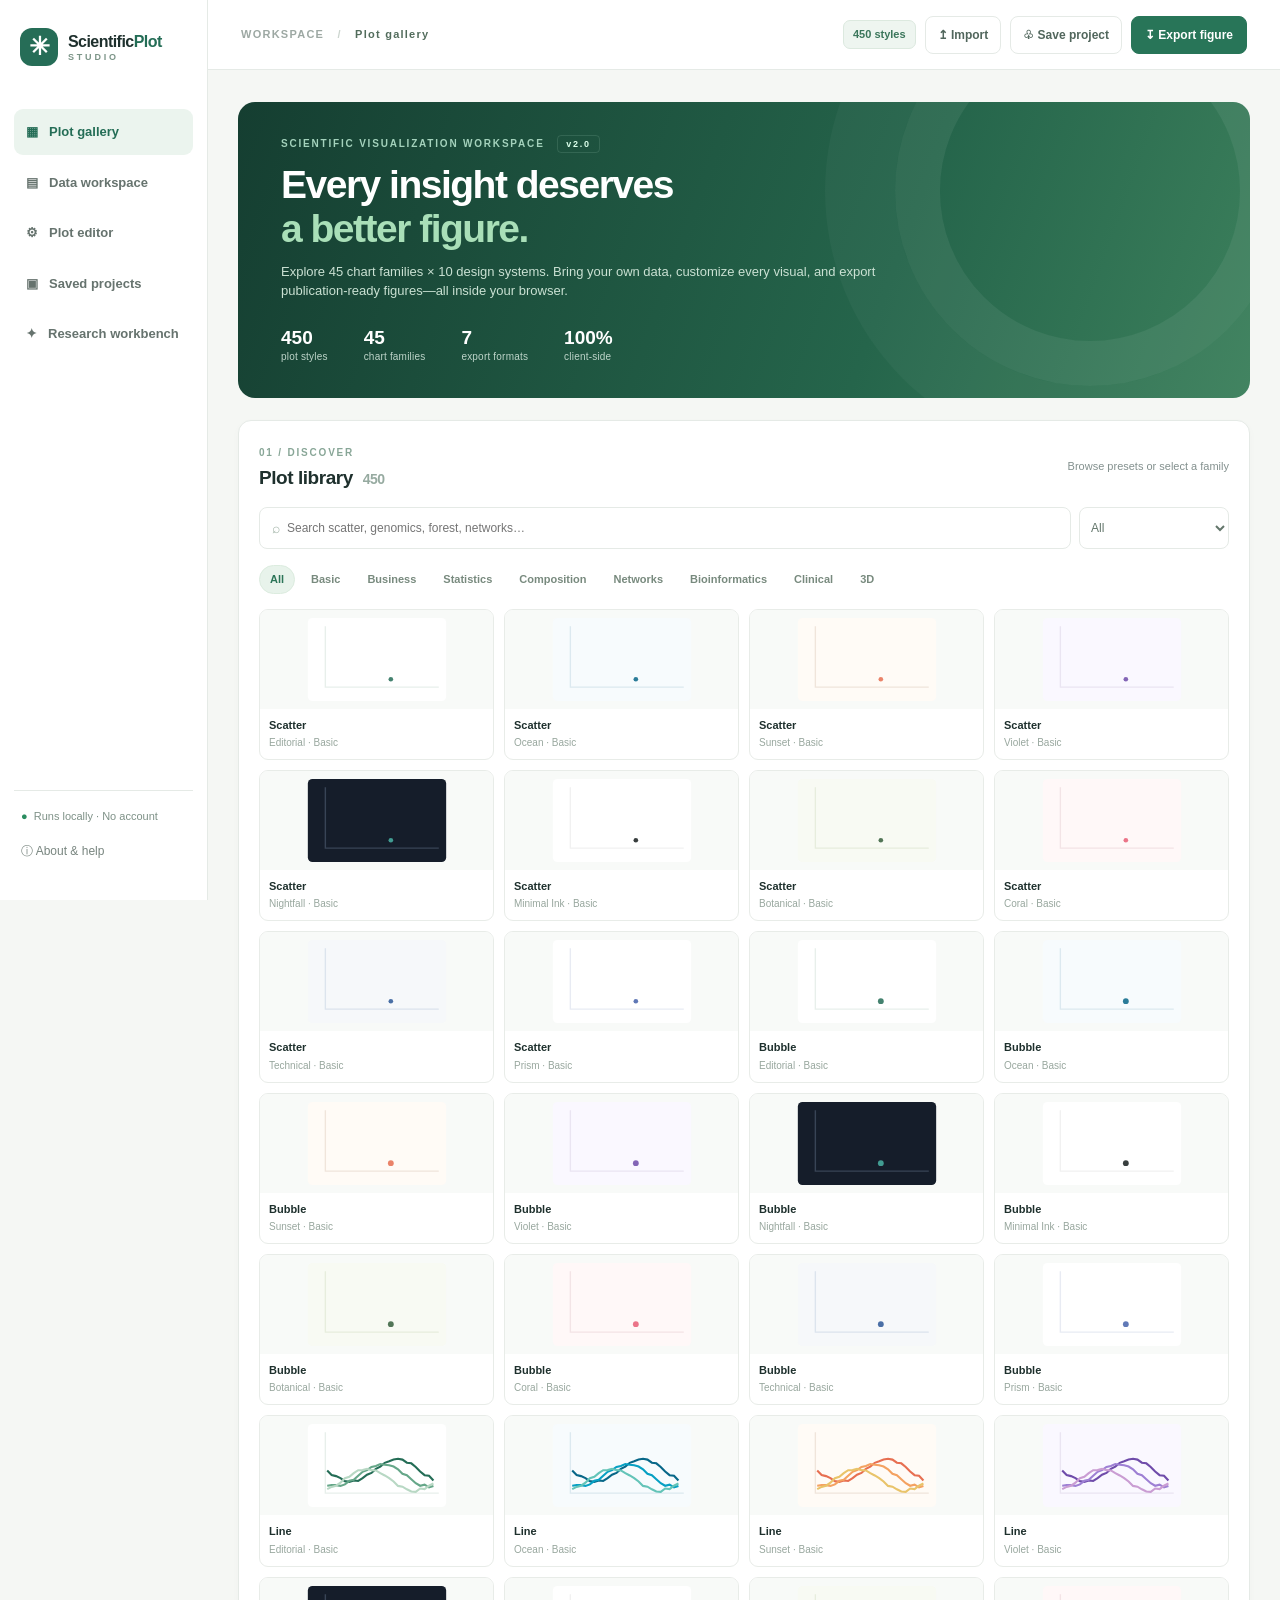
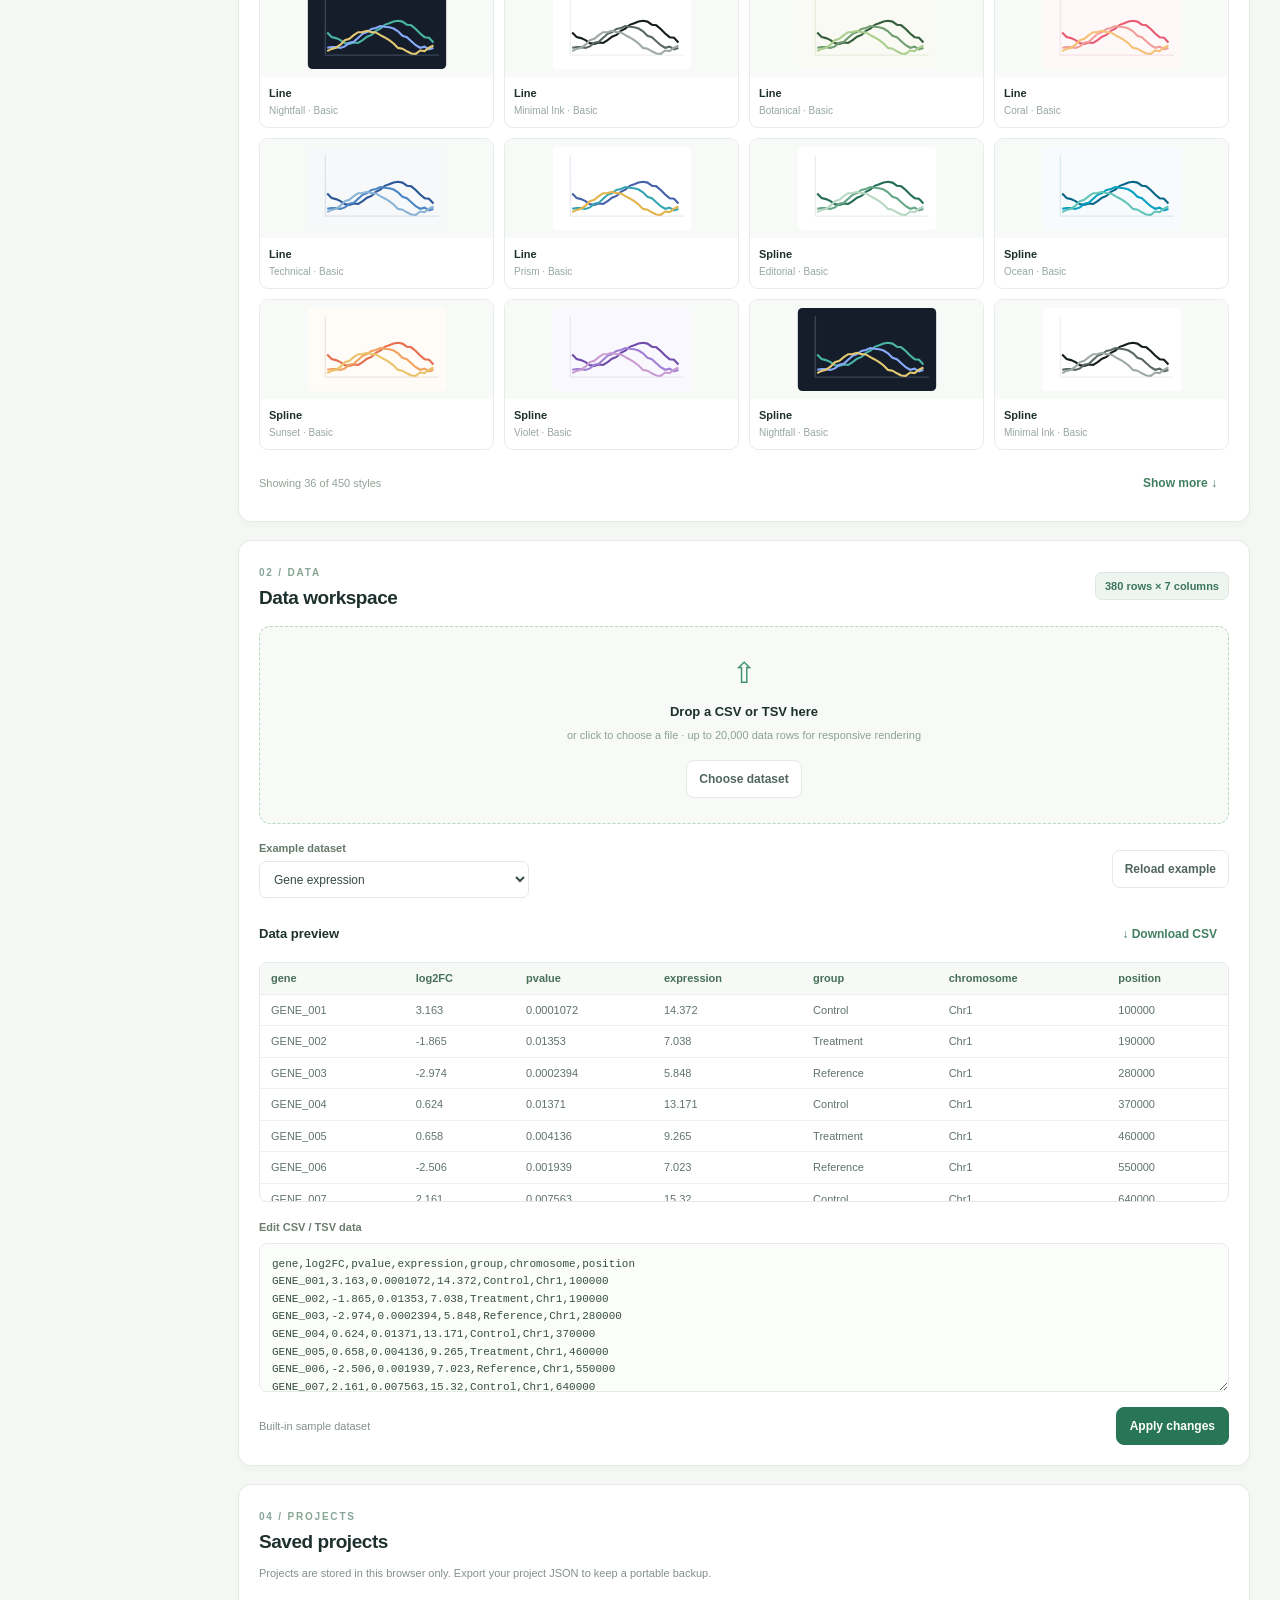
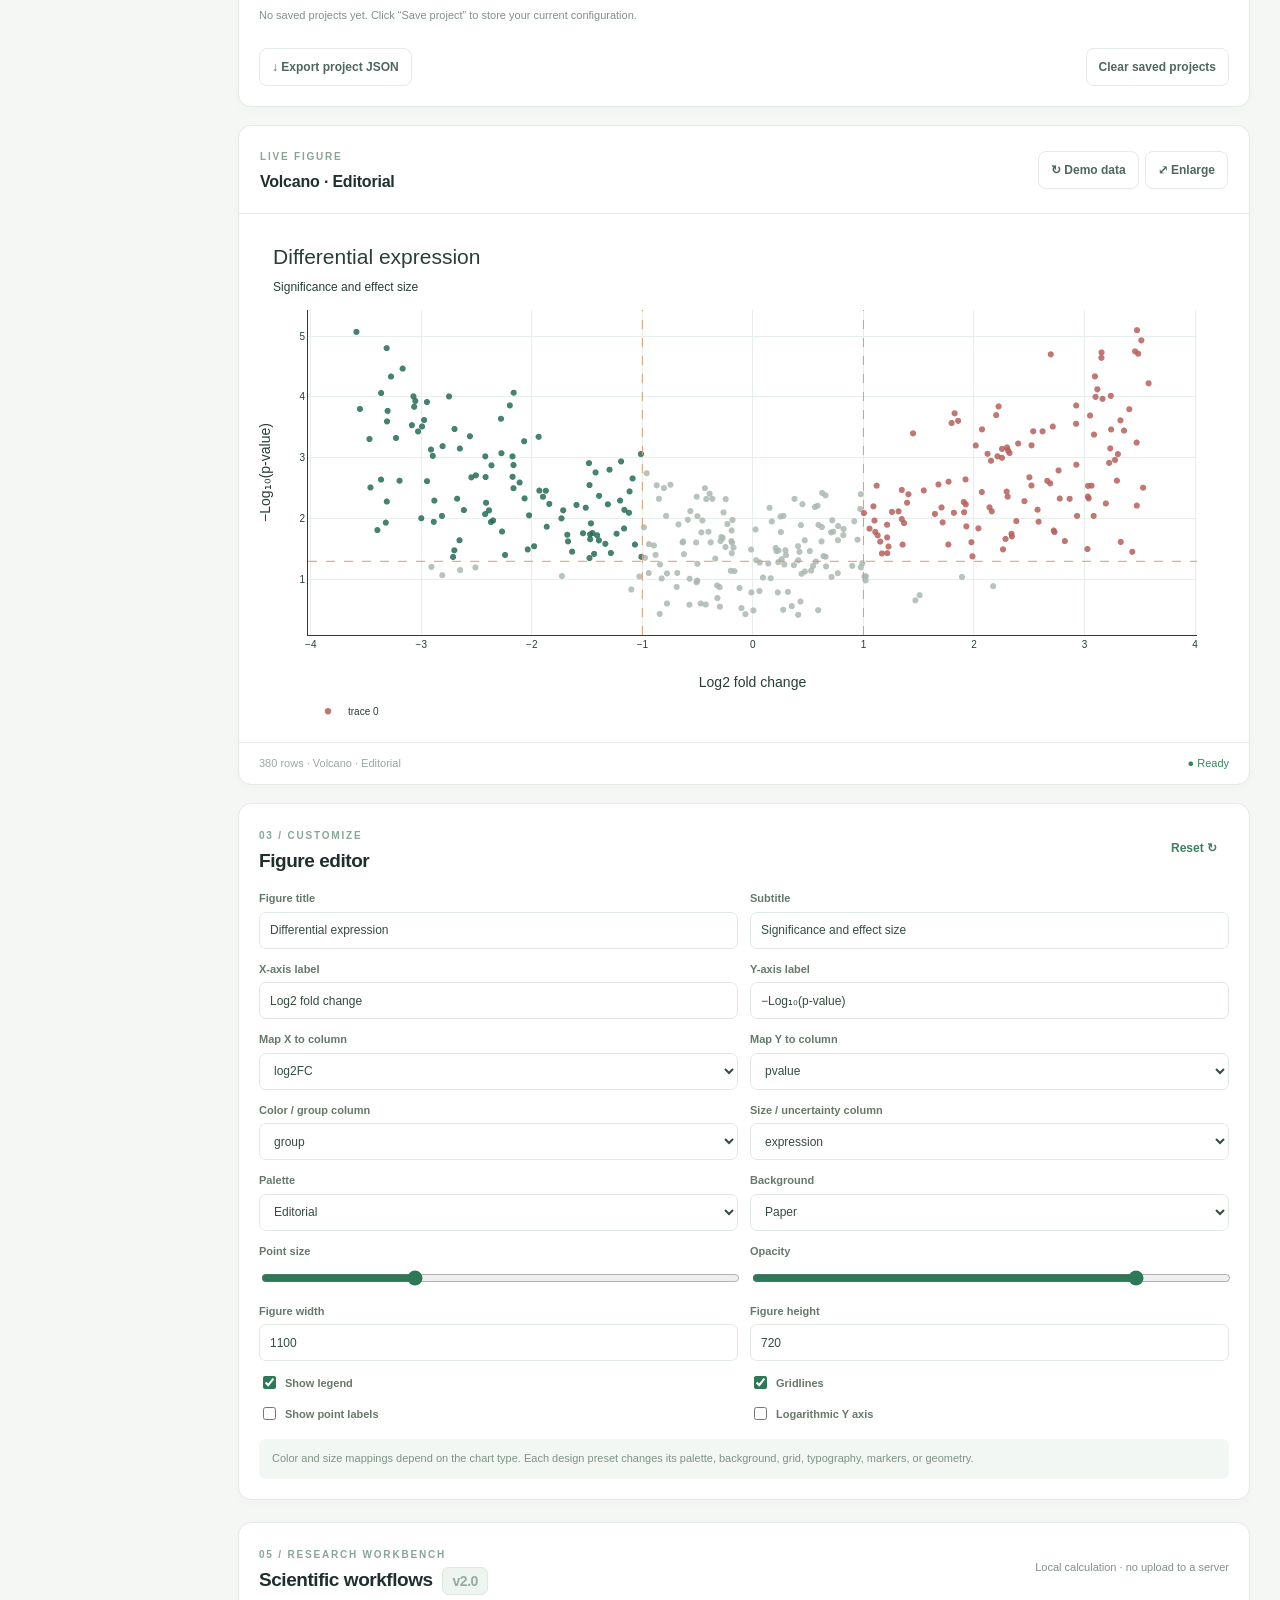
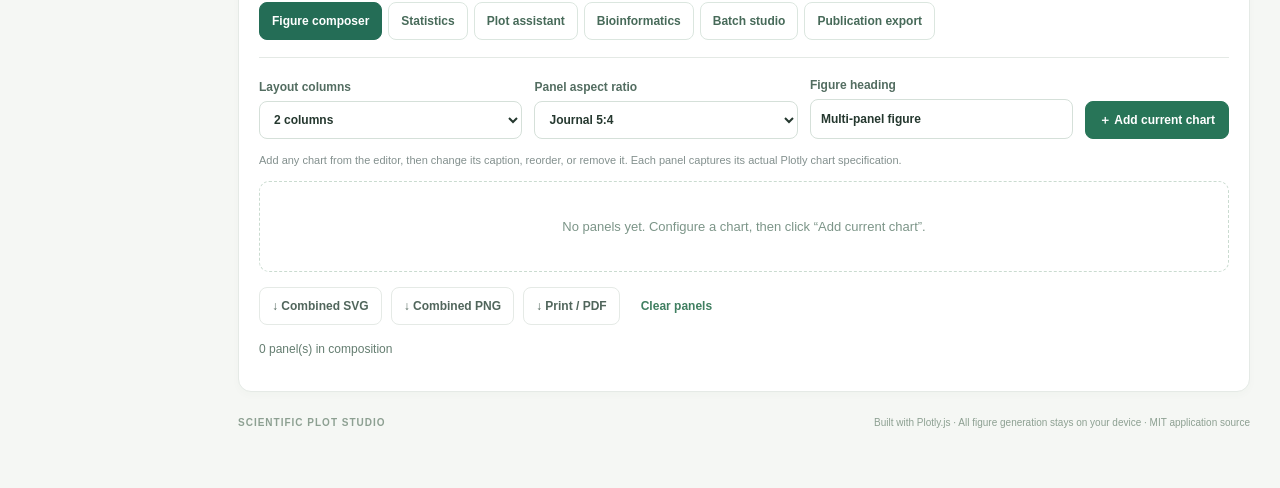
==== index.html @ ab089d3f "Add files via upload" ====
<!doctype html><html lang="en"><head><meta charset="utf-8"><meta name="viewport" content="width=device-width,initial-scale=1"><meta name="description" content="Scientific Plot Studio – 450 publication-ready scientific plotting styles, offline-first editor and exports."><title>Scientific Plot Studio | 450 Scientific Visualization Styles</title><link rel="stylesheet" href="assets/styles.css"><link rel="stylesheet" href="assets/v2.css"><script src="assets/plotly.min.js"></script><script defer src="assets/stats.js"></script><script defer src="assets/app.js"></script><script defer src="assets/v2.js"></script></head><body>
<div id="app"><aside class="rail"><a class="logo" href="#" aria-label="Scientific Plot Studio Home"><span class="logo-icon">✳</span><span>Scientific<span class="accent">Plot</span><small>STUDIO</small></span></a><nav class="nav"><button class="navlink active" data-panel="gallery">▦ <span>Plot gallery</span></button><button class="navlink" data-panel="data">▤ <span>Data workspace</span></button><button class="navlink" data-panel="editor">⚙ <span>Plot editor</span></button><button class="navlink" data-panel="saved">▣ <span>Saved projects</span></button></nav><div class="railbottom"><div class="offline-dot">● <span>Runs locally · No account</span></div><button class="rail-about" id="aboutButton">ⓘ About & help</button></div></aside>
<main class="main"><header class="topbar"><div class="breadcrumb">WORKSPACE <span>/</span> <strong id="bread">Plot gallery</strong></div><div class="topactions"><span class="small-tag" id="catalogCount">450 styles</span><button class="iconbtn" id="importProject" title="Import project JSON">↥ Import</button><button class="iconbtn" id="saveProject">♧ Save project</button><button class="primarybtn" id="exportBtn">↧ Export figure</button></div></header>
<div class="work"><section class="intro"><div class="eyebrow">SCIENTIFIC VISUALIZATION WORKSPACE <span class="version">v1.0</span></div><h1>Every insight deserves<br><em>a better figure.</em></h1><p>Explore 45 chart families × 10 design systems. Bring your own data, customize every visual, and export publication-ready figures—all inside your browser.</p><div class="metrics"><div><b>450</b><span>plot styles</span></div><div><b>45</b><span>chart families</span></div><div><b>7</b><span>export formats</span></div><div><b>100%</b><span>client-side</span></div></div></section>
<section class="workspace-grid"><div class="left"><section class="panel catalog" id="galleryPanel"><div class="sectionhead"><div><span class="overline">01 / DISCOVER</span><h2>Plot library <span id="visibleCount">400</span></h2></div><div class="tiny-muted">Browse presets or select a family</div></div><div class="filters"><label class="searchbox">⌕ <input id="search" placeholder="Search scatter, genomics, forest, networks…" autocomplete="off"></label><select id="categoryFilter" aria-label="Category"><option value="All">All categories</option></select></div><div class="categories" id="categories"></div><div class="gallery" id="gallery"></div><div class="galleryfoot"><span id="galleryInfo">Showing 450 styles</span><button class="subtlebtn" id="showMore">Show more ↓</button></div></section>
<section class="panel data-panel" id="dataPanel"><div class="sectionhead"><div><span class="overline">02 / DATA</span><h2>Data workspace</h2></div><span class="small-tag" id="dataShape">0 rows</span></div><div class="dropzone" id="dropzone"><div class="drop-icon">⇧</div><b>Drop a CSV or TSV here</b><span>or click to choose a file · up to 20,000 data rows for responsive rendering</span><input type="file" id="uploadInput" accept=".csv,.tsv,.txt,text/csv,text/tab-separated-values" hidden><button class="outlinebtn" id="chooseFile">Choose dataset</button></div><div class="fieldline"><label>Example dataset <select id="datasetSelect"></select></label><button class="outlinebtn" id="resetDataset">Reload example</button></div><div class="sectionhead small"><h3>Data preview</h3><button class="subtlebtn" id="downloadData">↓ Download CSV</button></div><div class="tablewrap"><table id="dataTable"></table></div><label class="csvlabel">Edit CSV / TSV data<textarea spellcheck="false" id="dataEditor" rows="7"></textarea></label><div class="fieldline"><span class="tiny-muted" id="dataMessage">Headers are read from the first row.</span><button class="primarybtn" id="applyData">Apply changes</button></div></section>
<section class="panel saved-panel" id="savedPanel"><div class="sectionhead"><div><span class="overline">04 / PROJECTS</span><h2>Saved projects</h2></div></div><p class="tiny-muted">Projects are stored in this browser only. Export your project JSON to keep a portable backup.</p><div id="projectList" class="projectlist"></div><div class="fieldline"><button class="outlinebtn" id="downloadProject">↓ Export project JSON</button><button class="outlinebtn" id="clearProjects">Clear saved projects</button></div></section></div>
<div class="right"><section class="panel preview-panel" id="previewPanel"><div class="previewbar"><div><span class="overline">LIVE FIGURE</span><div class="charthead" id="selectedName">Volcano · Editorial</div></div><div class="previewactions"><button class="outlinebtn" id="randomize">↻ Demo data</button><button class="outlinebtn" id="fullscreen">⤢ Enlarge</button></div></div><div class="plotwrap" id="plotwrap"><div id="plot" role="img" aria-label="Interactive scientific plot"></div></div><div class="previewfoot"><span id="plotMeta">Interactive · Vector rendering</span><span class="ready" id="status">● Ready</span></div></section>
<section class="panel editor-panel" id="editorPanel"><div class="sectionhead"><div><span class="overline">03 / CUSTOMIZE</span><h2>Figure editor</h2></div><button class="subtlebtn" id="restoreSettings">Reset ↻</button></div><div class="editor-grid"><label>Figure title<input id="figureTitle" type="text"></label><label>Subtitle<input id="subtitle" type="text"></label><label>X-axis label<input id="axisX" type="text"></label><label>Y-axis label<input id="axisY" type="text"></label><label>Map X to column<select id="mappingX"></select></label><label>Map Y to column<select id="mappingY"></select></label><label>Color / group column<select id="mappingGroup"></select></label><label>Size / uncertainty column<select id="mappingSize"></select></label><label>Palette<select id="palette"></select></label><label>Background<select id="background"><option value="paper">Paper</option><option value="transparent">Transparent</option><option value="dark">Night mode</option></select></label><label>Point size<input id="markerSize" type="range" min="3" max="22" value="9"></label><label>Opacity<input id="opacity" type="range" min="20" max="100" value="85"></label><label>Figure width<input id="figureWidth" type="number" min="420" max="3000" step="20" value="1100"></label><label>Figure height<input id="figureHeight" type="number" min="320" max="3000" step="20" value="720"></label><label class="checklabel"><input type="checkbox" id="showLegend" checked> Show legend</label><label class="checklabel"><input type="checkbox" id="showGrid" checked> Gridlines</label><label class="checklabel"><input type="checkbox" id="showLabels"> Show point labels</label><label class="checklabel"><input type="checkbox" id="logY"> Logarithmic Y axis</label></div><div class="hint">Color and size mappings depend on the chart type. Each design preset changes its palette, background, grid, typography, markers, or geometry.</div></section></div></section>
<footer>SCIENTIFIC PLOT STUDIO <span>Built with Plotly.js · All figure generation stays on your device · MIT application source</span></footer></div></main></div>
<div class="toast" id="toast" role="status"></div><input id="projectInput" type="file" accept=".json,application/json" hidden>
<dialog id="exportDialog"><form method="dialog"><div class="modalhead"><h2>Export your figure</h2><button value="cancel" class="closebtn">×</button></div><p>Choose an image format or download the underlying figure specification. Image exports retain your configured figure dimensions.</p><div class="exportgrid"><button type="button" data-export="png">▧ <b>PNG</b><small>High-resolution raster</small></button><button type="button" data-export="svg">◇ <b>SVG</b><small>Editable vector</small></button><button type="button" data-export="jpeg">▧ <b>JPEG</b><small>Compressed raster</small></button><button type="button" data-export="webp">▧ <b>WebP</b><small>Compact raster</small></button><button type="button" data-export="pdf">▤ <b>Print / PDF</b><small>Print to PDF dialog</small></button><button type="button" data-export="html">⌘ <b>HTML</b><small>Standalone interactive chart</small></button><button type="button" data-export="json">{ } <b>JSON</b><small>Full Plotly specification</small></button></div><div class="hint">PDF uses your browser’s Print → Save as PDF. PNG, SVG, JPEG, and WebP are created from the rendered plot.</div></form></dialog>
<dialog id="helpDialog"><form method="dialog"><div class="modalhead"><h2>Welcome to Scientific Plot Studio</h2><button value="cancel" class="closebtn">×</button></div><p>450 selectable chart/design combinations, 45 families and 10 coherent design presets. No sign-in, server or internet connection is required.</p><ol><li>Search or filter the plot library and choose a design.</li><li>Upload CSV/TSV data or use the included sample datasets.</li><li>Configure data mappings and appearance in the Figure editor.</li><li>Export PNG, SVG, JPEG, WebP, PDF, interactive HTML or Plotly JSON.</li></ol><p><b>Important:</b> Plot families have different data requirements. Several specialized diagrams use demo-specific data transformations and assumptions. Scientific inference and statistics should be validated independently before publication.</p></form></dialog>
</body></html>
---- assets/styles.css ----
:root{color-scheme:light;--forest:#246d56;--ink:#1e302d;--muted:#83908e;--line:#e5eae6;--canvas:#f5f7f4;--paper:#fff;--soft:#edf3ef}*{box-sizing:border-box}html{scroll-behavior:smooth}body{margin:0;font:14px/1.5 Inter,-apple-system,BlinkMacSystemFont,"Segoe UI",sans-serif;color:var(--ink);background:var(--canvas)}button,input,select,textarea{font:inherit}button{cursor:pointer}button:focus-visible,input:focus-visible,select:focus-visible,textarea:focus-visible{outline:2px solid #5caa8a;outline-offset:2px}#app{display:flex;min-height:100vh}.rail{position:sticky;top:0;align-self:flex-start;width:208px;min-width:208px;height:100vh;background:#fff;border-right:1px solid var(--line);padding:28px 14px 22px;display:flex;flex-direction:column}.logo{display:flex;align-items:center;gap:10px;text-decoration:none;color:var(--ink);font-weight:790;letter-spacing:-.55px;font-size:16px;margin:0 6px 43px}.logo-icon{background:#266d57;color:white;border-radius:12px;width:38px;height:38px;display:grid;place-items:center;font-size:25px}.logo small{font-size:9px;letter-spacing:2.8px;display:block;margin-top:-3px;font-weight:750;color:#7b9487}.accent{color:var(--forest)}.nav{display:grid;gap:5px}.navlink{text-align:left;padding:13px 12px;border:0;border-radius:9px;background:transparent;color:#66736e;font-weight:650;display:flex;align-items:center;gap:11px;font-size:13px}.navlink.active,.navlink:hover{color:var(--forest);background:#ebf4ee}.railbottom{margin-top:auto;border-top:1px solid var(--line);padding:17px 7px}.offline-dot{font-size:11px;color:#2a8d60}.offline-dot span{color:#7e9187;margin-left:3px}.rail-about{border:0;background:none;color:#78857f;font-size:12px;margin-top:18px;padding:0}.main{flex:1;min-width:0}.topbar{height:70px;background:#fff;border-bottom:1px solid var(--line);display:flex;justify-content:space-between;align-items:center;padding:0 33px;gap:12px}.breadcrumb{font-size:11px;letter-spacing:1.25px;color:#9da8a3;font-weight:750}.breadcrumb span{padding:0 9px;color:#ccd5cf}.breadcrumb strong{font-weight:750;color:#526c5c}.topactions{display:flex;align-items:center;gap:9px}.small-tag{border:1px solid #dce9df;border-radius:7px;background:#eef5f0;color:#3b765b;font-weight:720;font-size:11px;padding:5px 9px}.iconbtn,.outlinebtn,.subtlebtn{border:1px solid var(--line);background:var(--paper);color:#51665c;border-radius:8px;padding:9px 12px;font-size:12px;font-weight:675}.subtlebtn{border:0;background:transparent;color:#407f61}.primarybtn{background:#287558;border:1px solid #287558;color:white;border-radius:8px;padding:9px 13px;font-size:12px;font-weight:750}.primarybtn:hover{background:#185a40}.work{max-width:1700px;margin:auto;padding:32px 30px 35px}.intro{background:linear-gradient(110deg,#153e31,#25654b 64%,#3c805c);color:white;border-radius:17px;padding:34px 43px;position:relative;overflow:hidden;min-height:223px}.intro:after{content:"";position:absolute;width:300px;height:300px;border-radius:50%;border:45px solid #ffffff10;right:-35px;top:-106px;box-shadow:0 0 0 70px #ffffff08;pointer-events:none}.eyebrow,.overline{font-size:10px;letter-spacing:1.8px;font-weight:810;color:#88a697}.intro .eyebrow{color:#a4d2bc}.version{font-size:9px;color:#dbffeb;border:1px solid #8ebaa433;padding:3px 8px;border-radius:4px;margin-left:8px}.intro h1{font-weight:780;font-size:clamp(25px,3.2vw,39px);line-height:1.13;letter-spacing:-1.5px;margin:11px 0}.intro em{font-style:normal;color:#a9dfb8}.intro p{max-width:660px;margin:0;color:#cae1d3;font-size:13px}.metrics{display:flex;gap:36px;margin-top:26px;flex-wrap:wrap}.metrics div{display:flex;flex-direction:column}.metrics b{font-size:19px;color:white;line-height:1.2}.metrics span{font-size:10px;letter-spacing:.2px;color:#bfd5ca}.workspace-grid{display:grid;grid-template-columns:minmax(440px,1fr) minmax(420px,1fr);gap:18px;margin-top:22px;align-items:start}.left,.right{min-width:0;display:grid;gap:18px}.panel{background:#fff;border:1px solid var(--line);border-radius:13px;overflow:hidden;box-shadow:0 3px 9px #244a3106}.catalog,.data-panel,.editor-panel,.saved-panel{padding:20px}.sectionhead,.previewbar,.fieldline{display:flex;justify-content:space-between;align-items:center;gap:12px}.sectionhead h2{font-size:19px;line-height:1.2;letter-spacing:-.45px;margin:5px 0 0}.sectionhead h2 span{color:#96aaa0;font-weight:560;margin-left:5px;font-size:14px}.sectionhead.small{margin-top:18px}.sectionhead h3{font-size:13px;margin:0}.tiny-muted{color:var(--muted);font-size:11px}.filters{display:flex;gap:8px;margin-top:17px}.searchbox{display:flex;align-items:center;flex:1;gap:7px;border:1px solid var(--line);padding:0 12px;border-radius:8px;color:#9db0a3;min-width:0}.searchbox input{width:100%;min-width:0;border:0;outline:0;padding:11px 0;font-size:12px;background:transparent}.filters select{width:150px;padding:9px 7px;border:1px solid var(--line);border-radius:8px;background:white;color:#63766b;font-size:12px}.categories{display:flex;gap:5px;margin:16px 0 15px;flex-wrap:wrap}.chip{border:1px solid transparent;background:transparent;border-radius:17px;padding:5px 10px;color:#788a7e;font-size:11px;font-weight:650}.chip.selected{background:#e8f3eb;border-color:#dcecdf;color:#2c7558}.gallery{display:grid;grid-template-columns:repeat(3,minmax(0,1fr));gap:10px}.plotcard{padding:0;overflow:hidden;border-radius:9px;background:white;border:1px solid #e8ece8;text-align:left;color:var(--ink);transition:transform .13s,border-color .13s;min-width:0}.plotcard:hover{transform:translateY(-2px);border-color:#4c9775}.plotcard.selected{border:2px solid #328761}.thumbnail{height:99px;background:#f8faf8;display:flex;align-items:center;justify-content:center;padding:8px}.thumbnail svg{width:100%;height:100%;max-width:160px}.cardinfo{padding:9px}.cardinfo strong{display:block;white-space:nowrap;overflow:hidden;text-overflow:ellipsis;font-size:11px;line-height:1.3}.cardinfo span{display:block;font-size:10px;color:#98a79e;margin-top:3px}.galleryfoot{margin-top:15px;display:flex;justify-content:space-between;align-items:center;font-size:11px;color:#92a297}.preview-panel{padding:0}.previewbar{padding:19px 21px;border-bottom:1px solid var(--line)}.charthead{font-size:16px;letter-spacing:-.2px;font-weight:775;margin-top:4px}.previewactions{display:flex;gap:6px}.plotwrap{background:#fff;position:relative;padding:4px;min-height:365px}#plot{height:440px;width:100%}.previewfoot{border-top:1px solid var(--line);padding:12px 20px;color:#9ca8a1;font-size:11px;display:flex;justify-content:space-between;gap:8px}.ready{color:#39865e}.editor-panel .sectionhead{margin-bottom:18px}.editor-grid{display:grid;grid-template-columns:1fr 1fr;gap:12px}.editor-grid label,.fieldline label{font-size:11px;font-weight:715;color:#65796a;min-width:0}.editor-grid input:not([type=checkbox]):not([type=range]),.editor-grid select,.fieldline select{display:block;margin-top:5px;border:1px solid #e2e9e2;border-radius:7px;width:100%;height:37px;padding:8px 10px;background:#fff;color:#364c40;font-weight:500;font-size:12px}.editor-grid input[type=range]{width:100%;margin-top:11px;accent-color:#2c7857}.editor-grid .checklabel{display:flex;gap:6px;align-items:center}.checklabel input{accent-color:#2c7857}.hint{background:#f3f7f4;color:#7c9385;border-radius:7px;padding:11px 13px;margin-top:16px;font-size:11px;line-height:1.6}.dropzone{border:1.5px dashed #bad7c6;background:#f7faf7;border-radius:11px;margin:16px 0;padding:25px;text-align:center;display:flex;gap:6px;align-items:center;flex-direction:column}.dropzone.dragover{background:#e8f6eb;border-color:#37895d}.drop-icon{font-size:29px;color:#399268}.dropzone b{font-size:13px}.dropzone span{font-size:11px;color:#8da198}.dropzone button{margin-top:10px}.fieldline{margin-top:11px}.fieldline label{flex:1}.fieldline select{max-width:270px}.tablewrap{width:100%;max-height:240px;overflow:auto;border:1px solid var(--line);border-radius:8px;margin-top:10px}#dataTable{border-collapse:collapse;width:100%;font-size:11px;white-space:nowrap}#dataTable th,#dataTable td{padding:7px 11px;text-align:left;border-bottom:1px solid #edf0ed;max-width:160px;overflow:hidden;text-overflow:ellipsis}#dataTable th{background:#f6f9f6;color:#477058;position:sticky;top:0}#dataTable td{color:#61736b}.csvlabel{display:block;font-size:11px;font-weight:700;color:#6b7c70;margin-top:17px}.csvlabel textarea{margin-top:7px;padding:12px;resize:vertical;width:100%;border:1px solid var(--line);border-radius:8px;background:#fbfdfb;font:11px/1.6 ui-monospace,Consolas,monospace;color:#354f40}.projectlist{display:grid;gap:8px;margin:14px 0}.projectrow{display:flex;justify-content:space-between;align-items:center;gap:9px;padding:12px;background:#f7faf7;border:1px solid #e5ede6;border-radius:8px}.projectrow b{font-size:12px}.projectrow span{font-size:10px;color:#879c8c}footer{display:flex;justify-content:space-between;gap:12px;font-size:10px;letter-spacing:1px;font-weight:700;color:#8da092;padding:23px 0}footer span{letter-spacing:0;font-weight:450}.toast{position:fixed;bottom:24px;right:24px;max-width:340px;border-radius:9px;background:#183e2d;color:white;padding:12px 16px;font-size:12px;box-shadow:0 8px 30px #0002;opacity:0;transform:translateY(12px);pointer-events:none;transition:.2s;z-index:30}.toast.show{opacity:1;transform:none}dialog{border:1px solid #e5eae6;border-radius:15px;padding:24px;max-width:490px;width:calc(100% - 30px);box-shadow:0 20px 85px #0c2e1e44;color:var(--ink)}dialog::backdrop{background:#0c201c66}.modalhead{display:flex;justify-content:space-between;align-items:center;gap:10px}.modalhead h2{margin:0;font-size:20px}.closebtn{background:transparent;border:0;font-size:25px;color:#657e69}dialog p,dialog ol{font-size:12px;color:#6f8273;line-height:1.8}.exportgrid{display:grid;grid-template-columns:1fr 1fr;gap:9px}.exportgrid button{display:flex;flex-direction:column;gap:4px;text-align:left;border:1px solid #e4ebe5;background:#f9fbfa;padding:13px;border-radius:8px;color:#387558;font-size:13px}.exportgrid button:hover{border-color:#3f936c}.exportgrid button small{font-size:10px;color:#899d8d}.hidden{display:none!important}@media(max-width:1350px){.workspace-grid{grid-template-columns:1fr}.gallery{grid-template-columns:repeat(4,minmax(0,1fr))}.plotwrap #plot{height:520px}}@media(max-width:870px){.rail{width:65px;min-width:65px;padding:17px 8px}.logo{margin:0 5px 27px}.logo>span:nth-child(2),.navlink span,.railbottom span,.rail-about{display:none}.navlink{justify-content:center;font-size:19px;padding:12px}.topbar{padding:0 16px}.work{padding:18px}.topactions .small-tag{display:none}.intro{padding:27px}.gallery{grid-template-columns:repeat(3,minmax(0,1fr))}}@media(max-width:570px){.topbar{height:auto;padding:12px;align-items:flex-start;flex-direction:column}.topactions{flex-wrap:wrap}.intro{padding:22px}.intro:after{display:none}.metrics{gap:18px}.work{padding:10px}.gallery{grid-template-columns:repeat(2,minmax(0,1fr))}.filters{flex-wrap:wrap}.filters select{flex:1}.previewactions{flex-wrap:wrap}.previewbar{align-items:flex-start}.catalog,.data-panel,.editor-panel,.saved-panel{padding:13px}.editor-grid{grid-template-columns:1fr 1fr}.thumbnail{height:82px}footer{display:block}}
---- assets/v2.css ----
.v2-panel{margin-top:22px;padding:20px}.v2tabs{display:flex;gap:6px;flex-wrap:wrap;padding:10px 0 17px;border-bottom:1px solid var(--border,#e4e9e5);margin-bottom:18px}.v2tab{border:1px solid #dbe6df;color:#476a59;background:#fff;padding:9px 12px;font-size:12px;font-weight:700;border-radius:8px;cursor:pointer}.v2tab.active{background:#246d56;border-color:#246d56;color:#fff}.v2content.hidden{display:none!important}.v2row{display:flex;gap:12px;align-items:end;flex-wrap:wrap;margin:12px 0}.v2row>label{display:flex;flex:1;min-width:125px;flex-direction:column;font-size:12px;color:#536d61;font-weight:700;gap:5px}.v2row select,.v2row input,.v2wide textarea{padding:10px;border-radius:8px;border:1px solid #d5e0d9;background:#fff;color:#25382f;max-width:100%;width:100%;font-family:inherit}.v2row select[multiple]{min-width:190px}.v2wide{display:block;font-size:12px;color:#526d60;font-weight:700;margin:15px 0}.v2wide textarea{display:block;margin-top:8px;resize:vertical;min-height:80px}.v2actions{display:flex;align-items:center;gap:9px;flex-wrap:wrap;margin:15px 0}.v2status{margin:12px 0;font-size:12px;color:#647d70;line-height:1.55}.compose-grid{display:grid;gap:12px;margin-top:12px}.compose-card{border:1px solid #dce6df;border-radius:11px;min-width:0;overflow:hidden;background:#fff}.compose-card-head{display:flex;align-items:center;justify-content:space-between;padding:7px;gap:8px;border-bottom:1px solid #e4ebe6}.compose-card-head span{display:flex}.compose-card-head button{border:0;background:#f1f5f2;padding:4px 7px;cursor:pointer;color:#416a52;border-radius:4px;margin-left:3px}.compose-card-head button:disabled{opacity:.25}.caption-input{border:0;background:#fff;font-weight:800;width:65px;min-width:0;padding:6px;color:#263d33}.compose-preview{height:220px;width:100%;min-width:0}.compose-preview .js-plotly-plot{height:100%!important}.empty-composer{grid-column:1/-1;padding:35px 15px;text-align:center;border:1px dashed #cadbd0;border-radius:10px;color:#7c9588;font-size:13px}.stat-result{padding:18px;border:1px solid #dbe7df;background:#f8fbf9;border-radius:10px;font-size:13px;line-height:1.6;white-space:normal;overflow-wrap:anywhere}.stat-result h3{margin:0 0 12px}.stat-metrics{display:grid;grid-template-columns:repeat(4,minmax(0,1fr));gap:8px}.stat-metrics>div{background:white;border:1px solid #e4ebe6;border-radius:9px;padding:12px;min-width:0}.stat-metrics b{display:block;font-size:18px;white-space:nowrap;overflow:hidden;text-overflow:ellipsis;color:#1e5f45}.stat-metrics span{display:block;font-size:10px;color:#6c8175;margin-top:6px}.ai-note{display:flex;flex-direction:column;gap:5px;padding:15px;border-radius:10px;background:#ecf4ef;margin:12px 0;font-size:12px;color:#315741}.ai-note span{line-height:1.5;color:#567061}.v2bio-buttons{display:flex;flex-wrap:wrap;gap:8px;margin-bottom:14px}.v2bio-buttons button{font-size:12px}.v2-panel p.tiny-muted{line-height:1.65}.v2-panel button{cursor:pointer}.v2-panel button:disabled{cursor:not-allowed;opacity:.5}
@media(max-width:700px){.v2-panel{padding:12px}.compose-grid{grid-template-columns:1fr!important}.stat-metrics{grid-template-columns:repeat(2,1fr)}.v2row>label{min-width:100%}}
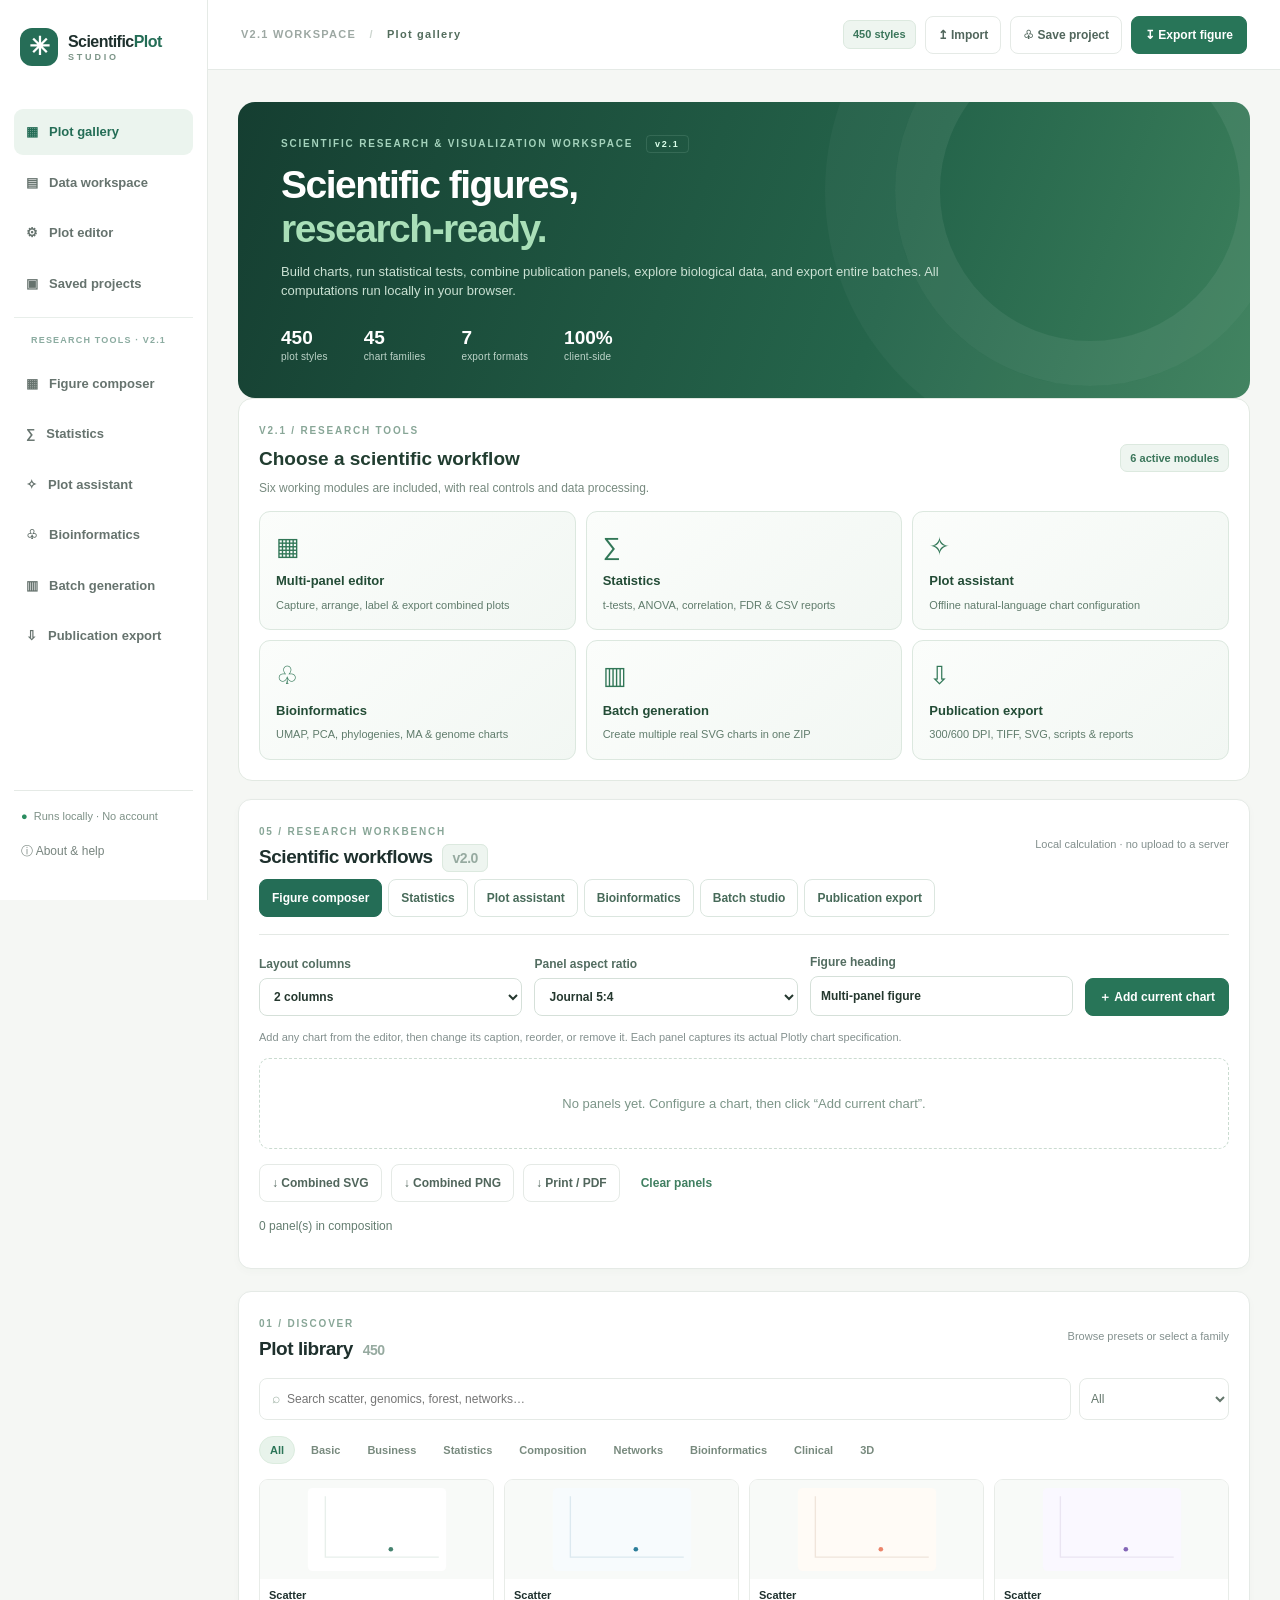
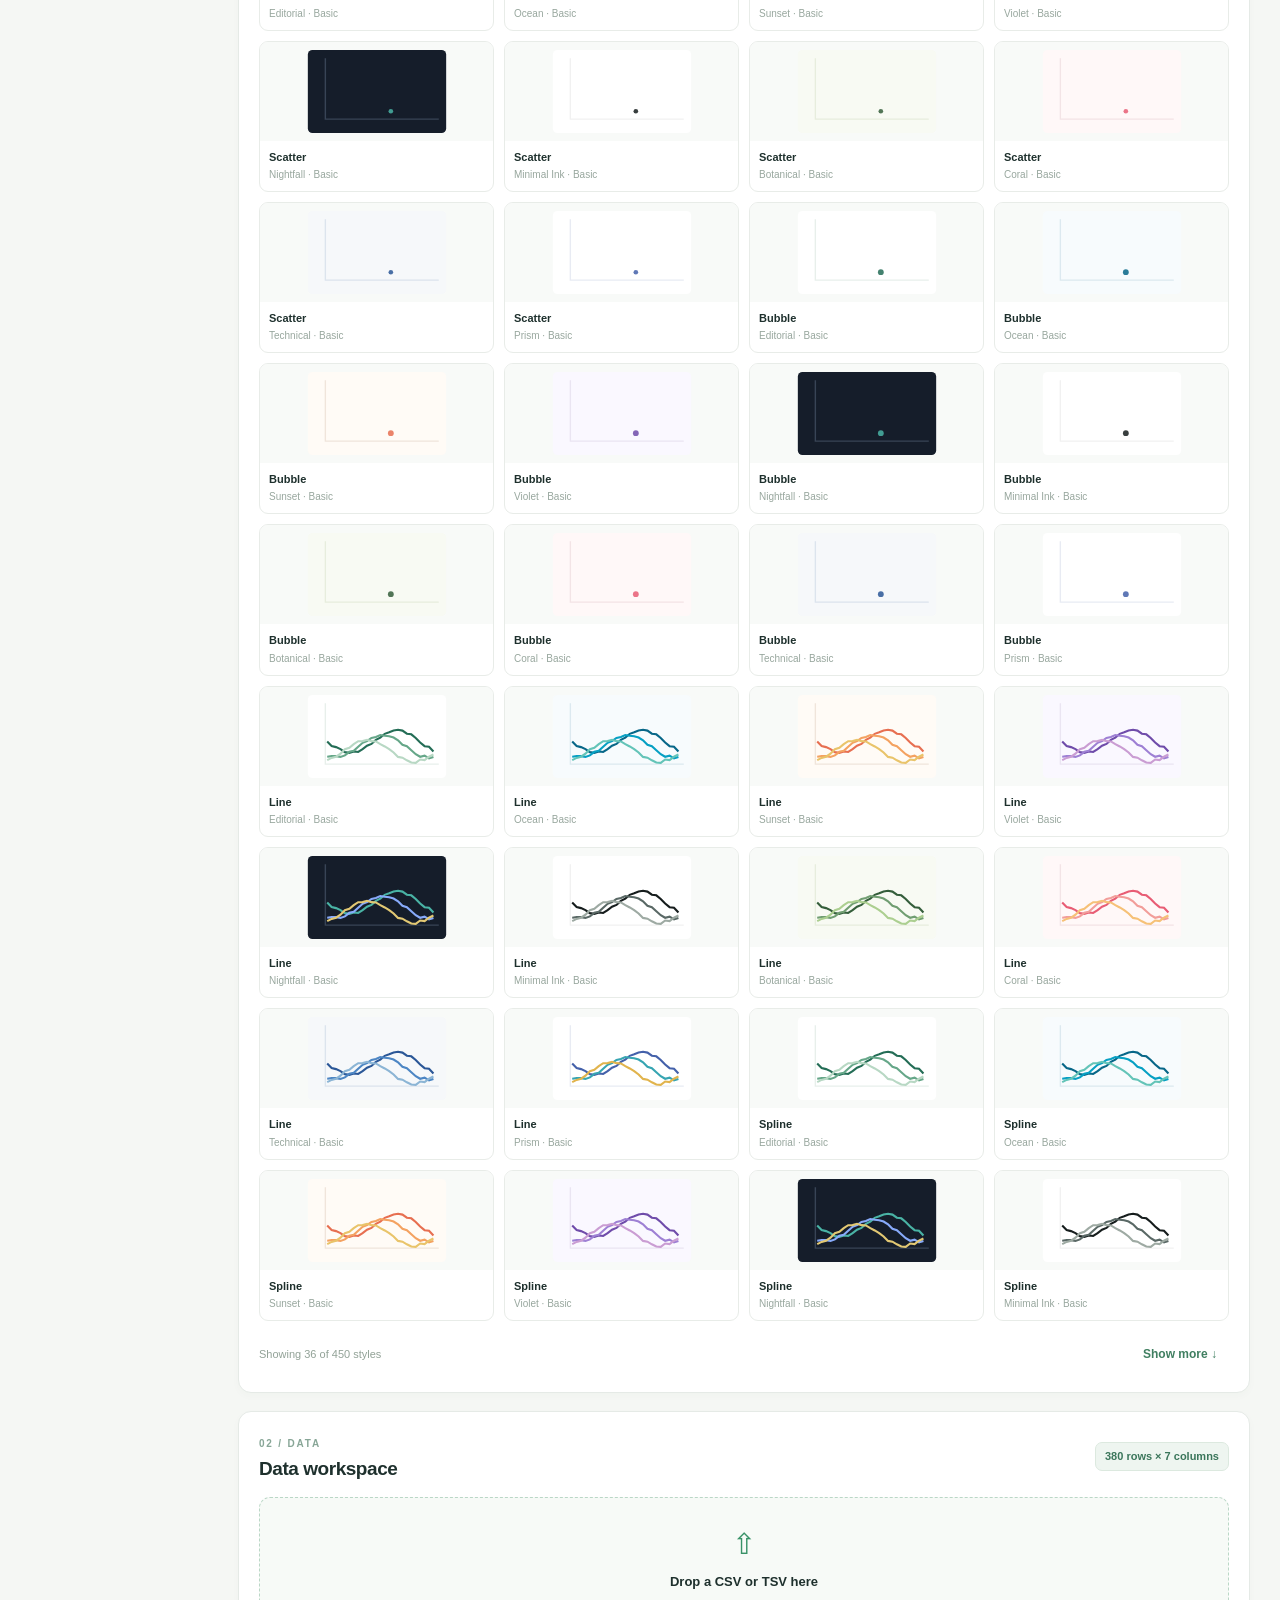
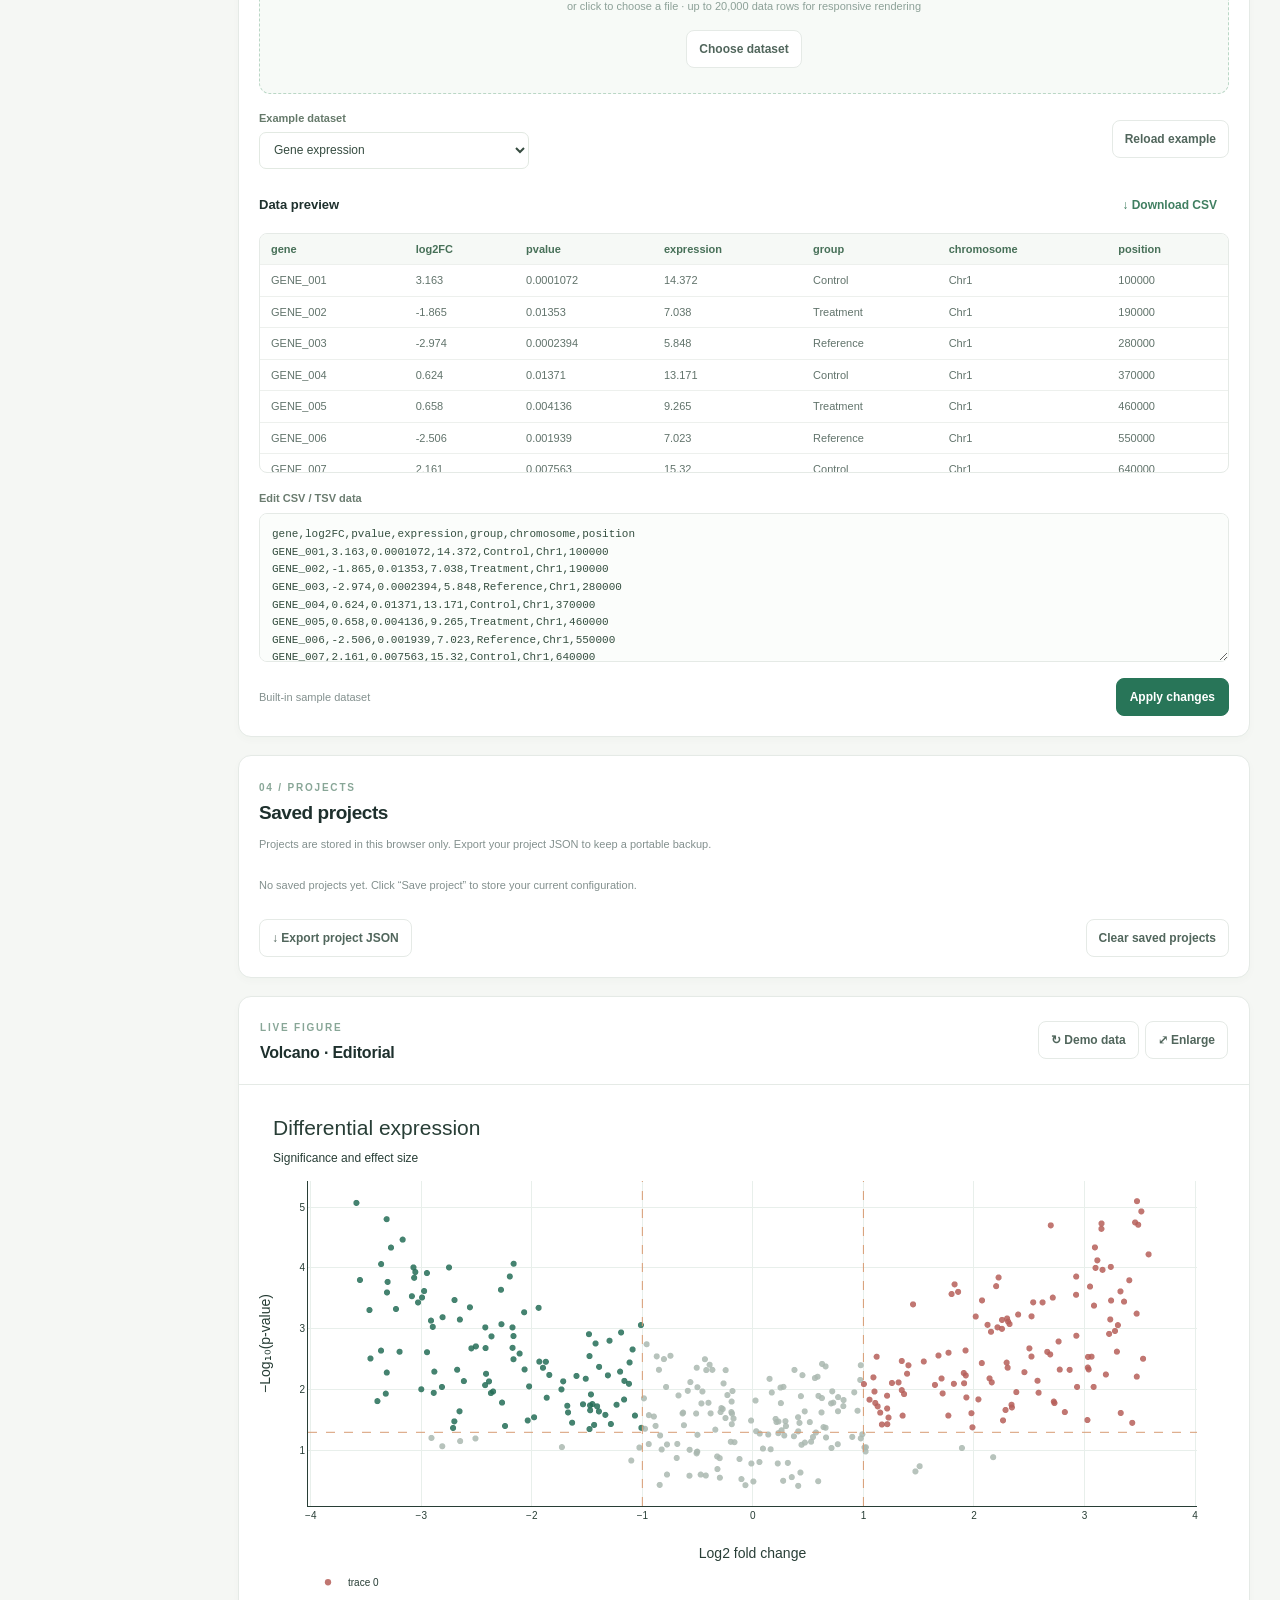
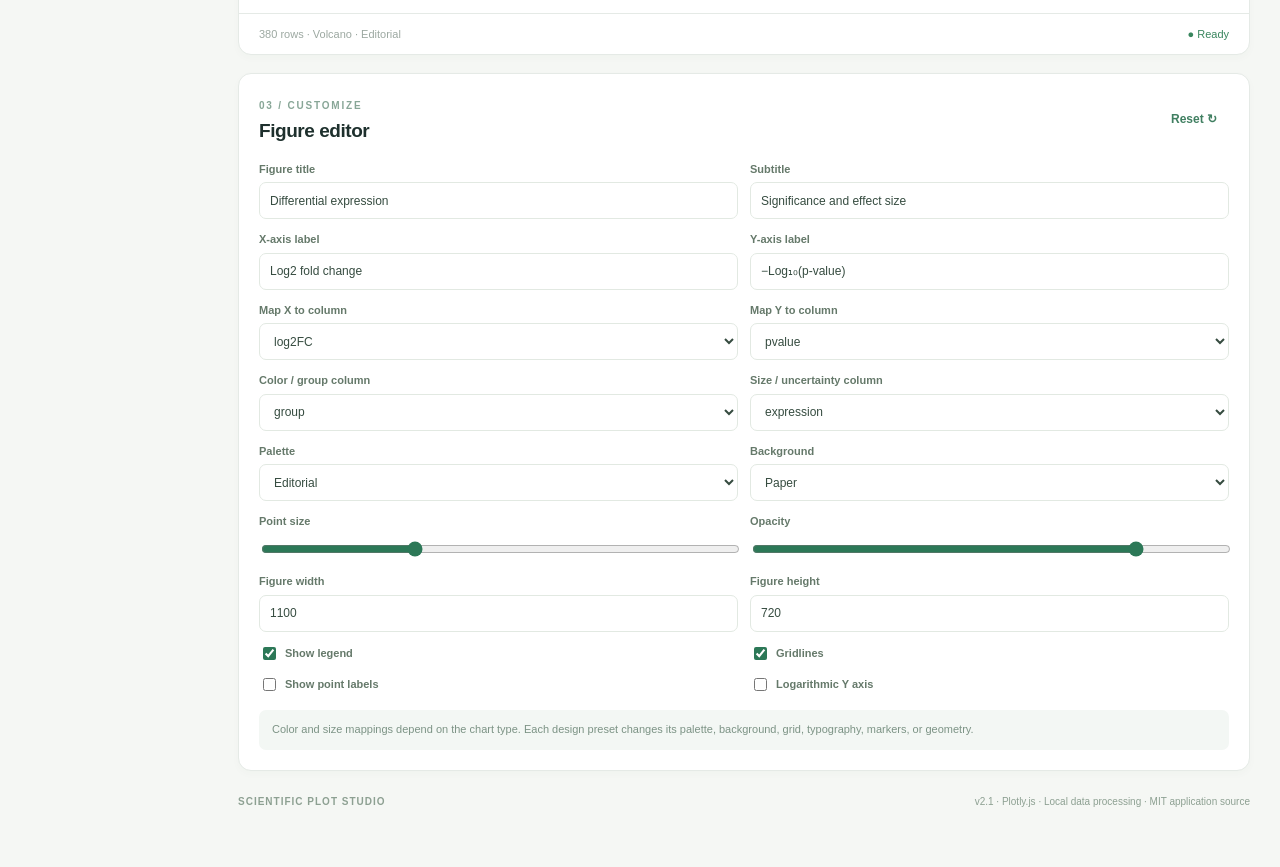
==== commit 3eb936ee: "Add files via upload" ====
--- a/index.html
+++ b/index.html
@@ -1,13 +1,20 @@
-<!doctype html><html lang="en"><head><meta charset="utf-8"><meta name="viewport" content="width=device-width,initial-scale=1"><meta name="description" content="Scientific Plot Studio – 450 publication-ready scientific plotting styles, offline-first editor and exports."><title>Scientific Plot Studio | 450 Scientific Visualization Styles</title><link rel="stylesheet" href="assets/styles.css"><link rel="stylesheet" href="assets/v2.css"><script src="assets/plotly.min.js"></script><script defer src="assets/stats.js"></script><script defer src="assets/app.js"></script><script defer src="assets/v2.js"></script></head><body>
-<div id="app"><aside class="rail"><a class="logo" href="#" aria-label="Scientific Plot Studio Home"><span class="logo-icon">✳</span><span>Scientific<span class="accent">Plot</span><small>STUDIO</small></span></a><nav class="nav"><button class="navlink active" data-panel="gallery">▦ <span>Plot gallery</span></button><button class="navlink" data-panel="data">▤ <span>Data workspace</span></button><button class="navlink" data-panel="editor">⚙ <span>Plot editor</span></button><button class="navlink" data-panel="saved">▣ <span>Saved projects</span></button></nav><div class="railbottom"><div class="offline-dot">● <span>Runs locally · No account</span></div><button class="rail-about" id="aboutButton">ⓘ About & help</button></div></aside>
-<main class="main"><header class="topbar"><div class="breadcrumb">WORKSPACE <span>/</span> <strong id="bread">Plot gallery</strong></div><div class="topactions"><span class="small-tag" id="catalogCount">450 styles</span><button class="iconbtn" id="importProject" title="Import project JSON">↥ Import</button><button class="iconbtn" id="saveProject">♧ Save project</button><button class="primarybtn" id="exportBtn">↧ Export figure</button></div></header>
-<div class="work"><section class="intro"><div class="eyebrow">SCIENTIFIC VISUALIZATION WORKSPACE <span class="version">v1.0</span></div><h1>Every insight deserves<br><em>a better figure.</em></h1><p>Explore 45 chart families × 10 design systems. Bring your own data, customize every visual, and export publication-ready figures—all inside your browser.</p><div class="metrics"><div><b>450</b><span>plot styles</span></div><div><b>45</b><span>chart families</span></div><div><b>7</b><span>export formats</span></div><div><b>100%</b><span>client-side</span></div></div></section>
-<section class="workspace-grid"><div class="left"><section class="panel catalog" id="galleryPanel"><div class="sectionhead"><div><span class="overline">01 / DISCOVER</span><h2>Plot library <span id="visibleCount">400</span></h2></div><div class="tiny-muted">Browse presets or select a family</div></div><div class="filters"><label class="searchbox">⌕ <input id="search" placeholder="Search scatter, genomics, forest, networks…" autocomplete="off"></label><select id="categoryFilter" aria-label="Category"><option value="All">All categories</option></select></div><div class="categories" id="categories"></div><div class="gallery" id="gallery"></div><div class="galleryfoot"><span id="galleryInfo">Showing 450 styles</span><button class="subtlebtn" id="showMore">Show more ↓</button></div></section>
+<!doctype html><html lang="en"><head><meta charset="utf-8"><meta name="viewport" content="width=device-width,initial-scale=1"><meta name="description" content="Scientific Plot Studio – Scientific plotting, multi-panel publication figures, statistical tests, bioinformatics, batch generation and advanced exports."><title>Scientific Plot Studio v2.1 | Scientific Research Workspace</title><link rel="stylesheet" href="assets/styles.css"><link rel="stylesheet" href="assets/v2.css"><script src="assets/plotly.min.js"></script><script defer src="assets/stats.js"></script><script defer src="assets/app.js"></script><script defer src="assets/v2.js"></script></head><body>
+<div id="app"><aside class="rail"><a class="logo" href="#" aria-label="Scientific Plot Studio Home"><span class="logo-icon">✳</span><span>Scientific<span class="accent">Plot</span><small>STUDIO</small></span></a><nav class="nav"><button class="navlink active" data-panel="gallery">▦ <span>Plot gallery</span></button><button class="navlink" data-panel="data">▤ <span>Data workspace</span></button><button class="navlink" data-panel="editor">⚙ <span>Plot editor</span></button><button class="navlink" data-panel="saved">▣ <span>Saved projects</span></button><div class="navdivider">RESEARCH TOOLS · V2.1</div><button class="navlink" data-panel="v2" data-open-module="composer">▦ <span>Figure composer</span></button><button class="navlink" data-panel="v2" data-open-module="statistics">∑ <span>Statistics</span></button><button class="navlink" data-panel="v2" data-open-module="assistant">✧ <span>Plot assistant</span></button><button class="navlink" data-panel="v2" data-open-module="bio">♧ <span>Bioinformatics</span></button><button class="navlink" data-panel="v2" data-open-module="batch">▥ <span>Batch generation</span></button><button class="navlink" data-panel="v2" data-open-module="publication">⇩ <span>Publication export</span></button></nav><div class="railbottom"><div class="offline-dot">● <span>Runs locally · No account</span></div><button class="rail-about" id="aboutButton">ⓘ About & help</button></div></aside>
+<main class="main"><header class="topbar"><div class="breadcrumb">V2.1 WORKSPACE <span>/</span> <strong id="bread">Plot gallery</strong></div><div class="topactions"><span class="small-tag" id="catalogCount">450 styles</span><button class="iconbtn" id="importProject" title="Import project JSON">↥ Import</button><button class="iconbtn" id="saveProject">♧ Save project</button><button class="primarybtn" id="exportBtn">↧ Export figure</button></div></header>
+<div class="work"><section class="intro"><div class="eyebrow">SCIENTIFIC RESEARCH & VISUALIZATION WORKSPACE <span class="version">v2.1</span></div><h1>Scientific figures,<br><em>research-ready.</em></h1><p>Build charts, run statistical tests, combine publication panels, explore biological data, and export entire batches. All computations run locally in your browser.</p><div class="metrics"><div><b>450</b><span>plot styles</span></div><div><b>45</b><span>chart families</span></div><div><b>7</b><span>export formats</span></div><div><b>100%</b><span>client-side</span></div></div></section>
+<section class="module-launcher" aria-label="Research tools"><div class="launcher-head"><div><span class="overline">V2.1 / RESEARCH TOOLS</span><h2>Choose a scientific workflow</h2><p>Six working modules are included, with real controls and data processing.</p></div><span class="small-tag">6 active modules</span></div><div class="module-cards">
+<button data-open-module="composer"><span class="mod-icon">▦</span><strong>Multi-panel editor</strong><small>Capture, arrange, label & export combined plots</small></button>
+<button data-open-module="statistics"><span class="mod-icon">∑</span><strong>Statistics</strong><small>t-tests, ANOVA, correlation, FDR & CSV reports</small></button>
+<button data-open-module="assistant"><span class="mod-icon">✧</span><strong>Plot assistant</strong><small>Offline natural-language chart configuration</small></button>
+<button data-open-module="bio"><span class="mod-icon">♧</span><strong>Bioinformatics</strong><small>UMAP, PCA, phylogenies, MA & genome charts</small></button>
+<button data-open-module="batch"><span class="mod-icon">▥</span><strong>Batch generation</strong><small>Create multiple real SVG charts in one ZIP</small></button>
+<button data-open-module="publication"><span class="mod-icon">⇩</span><strong>Publication export</strong><small>300/600 DPI, TIFF, SVG, scripts & reports</small></button>
+</div></section><div id="researchWorkbenchMount" aria-live="polite"><section class="panel" style="padding:18px;margin-bottom:20px">Loading research tools… Ensure JavaScript is enabled.</section></div><section class="workspace-grid"><div class="left"><section class="panel catalog" id="galleryPanel"><div class="sectionhead"><div><span class="overline">01 / DISCOVER</span><h2>Plot library <span id="visibleCount">450</span></h2></div><div class="tiny-muted">Browse presets or select a family</div></div><div class="filters"><label class="searchbox">⌕ <input id="search" placeholder="Search scatter, genomics, forest, networks…" autocomplete="off"></label><select id="categoryFilter" aria-label="Category"><option value="All">All categories</option></select></div><div class="categories" id="categories"></div><div class="gallery" id="gallery"></div><div class="galleryfoot"><span id="galleryInfo">Showing 450 styles</span><button class="subtlebtn" id="showMore">Show more ↓</button></div></section>
 <section class="panel data-panel" id="dataPanel"><div class="sectionhead"><div><span class="overline">02 / DATA</span><h2>Data workspace</h2></div><span class="small-tag" id="dataShape">0 rows</span></div><div class="dropzone" id="dropzone"><div class="drop-icon">⇧</div><b>Drop a CSV or TSV here</b><span>or click to choose a file · up to 20,000 data rows for responsive rendering</span><input type="file" id="uploadInput" accept=".csv,.tsv,.txt,text/csv,text/tab-separated-values" hidden><button class="outlinebtn" id="chooseFile">Choose dataset</button></div><div class="fieldline"><label>Example dataset <select id="datasetSelect"></select></label><button class="outlinebtn" id="resetDataset">Reload example</button></div><div class="sectionhead small"><h3>Data preview</h3><button class="subtlebtn" id="downloadData">↓ Download CSV</button></div><div class="tablewrap"><table id="dataTable"></table></div><label class="csvlabel">Edit CSV / TSV data<textarea spellcheck="false" id="dataEditor" rows="7"></textarea></label><div class="fieldline"><span class="tiny-muted" id="dataMessage">Headers are read from the first row.</span><button class="primarybtn" id="applyData">Apply changes</button></div></section>
 <section class="panel saved-panel" id="savedPanel"><div class="sectionhead"><div><span class="overline">04 / PROJECTS</span><h2>Saved projects</h2></div></div><p class="tiny-muted">Projects are stored in this browser only. Export your project JSON to keep a portable backup.</p><div id="projectList" class="projectlist"></div><div class="fieldline"><button class="outlinebtn" id="downloadProject">↓ Export project JSON</button><button class="outlinebtn" id="clearProjects">Clear saved projects</button></div></section></div>
 <div class="right"><section class="panel preview-panel" id="previewPanel"><div class="previewbar"><div><span class="overline">LIVE FIGURE</span><div class="charthead" id="selectedName">Volcano · Editorial</div></div><div class="previewactions"><button class="outlinebtn" id="randomize">↻ Demo data</button><button class="outlinebtn" id="fullscreen">⤢ Enlarge</button></div></div><div class="plotwrap" id="plotwrap"><div id="plot" role="img" aria-label="Interactive scientific plot"></div></div><div class="previewfoot"><span id="plotMeta">Interactive · Vector rendering</span><span class="ready" id="status">● Ready</span></div></section>
 <section class="panel editor-panel" id="editorPanel"><div class="sectionhead"><div><span class="overline">03 / CUSTOMIZE</span><h2>Figure editor</h2></div><button class="subtlebtn" id="restoreSettings">Reset ↻</button></div><div class="editor-grid"><label>Figure title<input id="figureTitle" type="text"></label><label>Subtitle<input id="subtitle" type="text"></label><label>X-axis label<input id="axisX" type="text"></label><label>Y-axis label<input id="axisY" type="text"></label><label>Map X to column<select id="mappingX"></select></label><label>Map Y to column<select id="mappingY"></select></label><label>Color / group column<select id="mappingGroup"></select></label><label>Size / uncertainty column<select id="mappingSize"></select></label><label>Palette<select id="palette"></select></label><label>Background<select id="background"><option value="paper">Paper</option><option value="transparent">Transparent</option><option value="dark">Night mode</option></select></label><label>Point size<input id="markerSize" type="range" min="3" max="22" value="9"></label><label>Opacity<input id="opacity" type="range" min="20" max="100" value="85"></label><label>Figure width<input id="figureWidth" type="number" min="420" max="3000" step="20" value="1100"></label><label>Figure height<input id="figureHeight" type="number" min="320" max="3000" step="20" value="720"></label><label class="checklabel"><input type="checkbox" id="showLegend" checked> Show legend</label><label class="checklabel"><input type="checkbox" id="showGrid" checked> Gridlines</label><label class="checklabel"><input type="checkbox" id="showLabels"> Show point labels</label><label class="checklabel"><input type="checkbox" id="logY"> Logarithmic Y axis</label></div><div class="hint">Color and size mappings depend on the chart type. Each design preset changes its palette, background, grid, typography, markers, or geometry.</div></section></div></section>
-<footer>SCIENTIFIC PLOT STUDIO <span>Built with Plotly.js · All figure generation stays on your device · MIT application source</span></footer></div></main></div>
+<footer>SCIENTIFIC PLOT STUDIO <span>v2.1 · Plotly.js · Local data processing · MIT application source</span></footer></div></main></div>
 <div class="toast" id="toast" role="status"></div><input id="projectInput" type="file" accept=".json,application/json" hidden>
 <dialog id="exportDialog"><form method="dialog"><div class="modalhead"><h2>Export your figure</h2><button value="cancel" class="closebtn">×</button></div><p>Choose an image format or download the underlying figure specification. Image exports retain your configured figure dimensions.</p><div class="exportgrid"><button type="button" data-export="png">▧ <b>PNG</b><small>High-resolution raster</small></button><button type="button" data-export="svg">◇ <b>SVG</b><small>Editable vector</small></button><button type="button" data-export="jpeg">▧ <b>JPEG</b><small>Compressed raster</small></button><button type="button" data-export="webp">▧ <b>WebP</b><small>Compact raster</small></button><button type="button" data-export="pdf">▤ <b>Print / PDF</b><small>Print to PDF dialog</small></button><button type="button" data-export="html">⌘ <b>HTML</b><small>Standalone interactive chart</small></button><button type="button" data-export="json">{ } <b>JSON</b><small>Full Plotly specification</small></button></div><div class="hint">PDF uses your browser’s Print → Save as PDF. PNG, SVG, JPEG, and WebP are created from the rendered plot.</div></form></dialog>
 <dialog id="helpDialog"><form method="dialog"><div class="modalhead"><h2>Welcome to Scientific Plot Studio</h2><button value="cancel" class="closebtn">×</button></div><p>450 selectable chart/design combinations, 45 families and 10 coherent design presets. No sign-in, server or internet connection is required.</p><ol><li>Search or filter the plot library and choose a design.</li><li>Upload CSV/TSV data or use the included sample datasets.</li><li>Configure data mappings and appearance in the Figure editor.</li><li>Export PNG, SVG, JPEG, WebP, PDF, interactive HTML or Plotly JSON.</li></ol><p><b>Important:</b> Plot families have different data requirements. Several specialized diagrams use demo-specific data transformations and assumptions. Scientific inference and statistics should be validated independently before publication.</p></form></dialog>
--- a/assets/v2.css
+++ b/assets/v2.css
@@ -1,2 +1,9 @@
 .v2-panel{margin-top:22px;padding:20px}.v2tabs{display:flex;gap:6px;flex-wrap:wrap;padding:10px 0 17px;border-bottom:1px solid var(--border,#e4e9e5);margin-bottom:18px}.v2tab{border:1px solid #dbe6df;color:#476a59;background:#fff;padding:9px 12px;font-size:12px;font-weight:700;border-radius:8px;cursor:pointer}.v2tab.active{background:#246d56;border-color:#246d56;color:#fff}.v2content.hidden{display:none!important}.v2row{display:flex;gap:12px;align-items:end;flex-wrap:wrap;margin:12px 0}.v2row>label{display:flex;flex:1;min-width:125px;flex-direction:column;font-size:12px;color:#536d61;font-weight:700;gap:5px}.v2row select,.v2row input,.v2wide textarea{padding:10px;border-radius:8px;border:1px solid #d5e0d9;background:#fff;color:#25382f;max-width:100%;width:100%;font-family:inherit}.v2row select[multiple]{min-width:190px}.v2wide{display:block;font-size:12px;color:#526d60;font-weight:700;margin:15px 0}.v2wide textarea{display:block;margin-top:8px;resize:vertical;min-height:80px}.v2actions{display:flex;align-items:center;gap:9px;flex-wrap:wrap;margin:15px 0}.v2status{margin:12px 0;font-size:12px;color:#647d70;line-height:1.55}.compose-grid{display:grid;gap:12px;margin-top:12px}.compose-card{border:1px solid #dce6df;border-radius:11px;min-width:0;overflow:hidden;background:#fff}.compose-card-head{display:flex;align-items:center;justify-content:space-between;padding:7px;gap:8px;border-bottom:1px solid #e4ebe6}.compose-card-head span{display:flex}.compose-card-head button{border:0;background:#f1f5f2;padding:4px 7px;cursor:pointer;color:#416a52;border-radius:4px;margin-left:3px}.compose-card-head button:disabled{opacity:.25}.caption-input{border:0;background:#fff;font-weight:800;width:65px;min-width:0;padding:6px;color:#263d33}.compose-preview{height:220px;width:100%;min-width:0}.compose-preview .js-plotly-plot{height:100%!important}.empty-composer{grid-column:1/-1;padding:35px 15px;text-align:center;border:1px dashed #cadbd0;border-radius:10px;color:#7c9588;font-size:13px}.stat-result{padding:18px;border:1px solid #dbe7df;background:#f8fbf9;border-radius:10px;font-size:13px;line-height:1.6;white-space:normal;overflow-wrap:anywhere}.stat-result h3{margin:0 0 12px}.stat-metrics{display:grid;grid-template-columns:repeat(4,minmax(0,1fr));gap:8px}.stat-metrics>div{background:white;border:1px solid #e4ebe6;border-radius:9px;padding:12px;min-width:0}.stat-metrics b{display:block;font-size:18px;white-space:nowrap;overflow:hidden;text-overflow:ellipsis;color:#1e5f45}.stat-metrics span{display:block;font-size:10px;color:#6c8175;margin-top:6px}.ai-note{display:flex;flex-direction:column;gap:5px;padding:15px;border-radius:10px;background:#ecf4ef;margin:12px 0;font-size:12px;color:#315741}.ai-note span{line-height:1.5;color:#567061}.v2bio-buttons{display:flex;flex-wrap:wrap;gap:8px;margin-bottom:14px}.v2bio-buttons button{font-size:12px}.v2-panel p.tiny-muted{line-height:1.65}.v2-panel button{cursor:pointer}.v2-panel button:disabled{cursor:not-allowed;opacity:.5}
 @media(max-width:700px){.v2-panel{padding:12px}.compose-grid{grid-template-columns:1fr!important}.stat-metrics{grid-template-columns:repeat(2,1fr)}.v2row>label{min-width:100%}}
+
+/* v2.1: research features are discoverable at page load rather than buried below the gallery */
+.navdivider{font-size:9px;font-weight:800;letter-spacing:1.2px;color:#8baba0;padding:16px 17px 8px;margin-top:6px;border-top:1px solid rgba(128,160,140,.18)}
+.module-launcher{margin:0 0 18px;background:#fff;border:1px solid #e2e9e2;border-radius:14px;padding:20px}
+.launcher-head{display:flex;align-items:center;justify-content:space-between;gap:12px;margin-bottom:14px}.launcher-head h2{margin:5px 0;font-size:19px;color:#213d30}.launcher-head p{font-size:12px;color:#778a7f;margin:0}
+.module-cards{display:grid;grid-template-columns:repeat(3,minmax(0,1fr));gap:10px}.module-cards button{text-align:left;display:flex;flex-direction:column;gap:6px;padding:16px;border:1px solid #dce8df;border-radius:11px;background:linear-gradient(140deg,#fbfdfb,#f2f7f3);color:#234c36;cursor:pointer;min-width:0}.module-cards button:hover,.module-cards button:focus-visible{border-color:#397a59;box-shadow:0 3px 12px #246d561b;outline:none}.module-cards strong{font-size:13px}.module-cards small{font-size:11px;color:#607c6c;line-height:1.5}.mod-icon{font-size:25px;color:#317757}.v2-panel{margin-top:0;margin-bottom:21px;scroll-margin-top:20px}.v2tab:focus-visible{outline:2px solid #2c8862;outline-offset:2px}
+@media(max-width:850px){.module-cards{grid-template-columns:repeat(2,minmax(0,1fr))}}@media(max-width:500px){.module-cards{grid-template-columns:1fr}.launcher-head{flex-direction:column;align-items:start}}
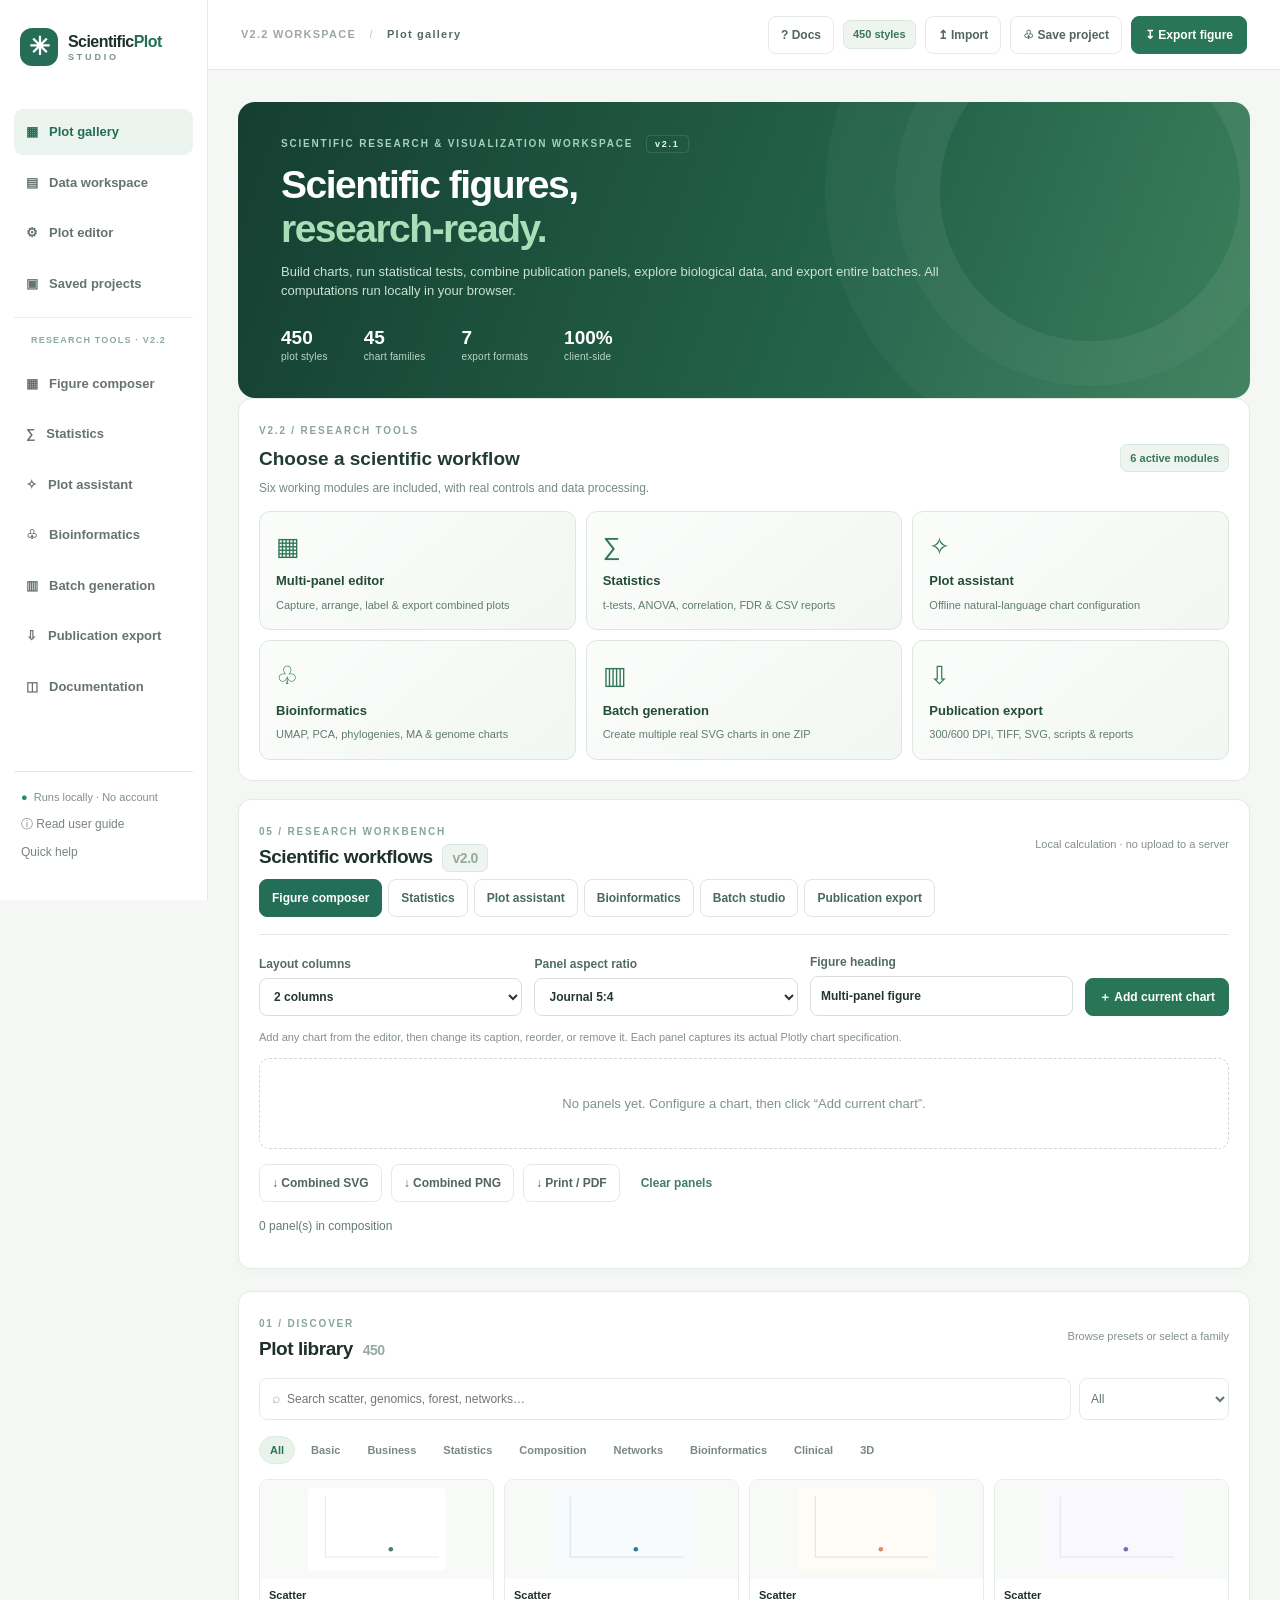
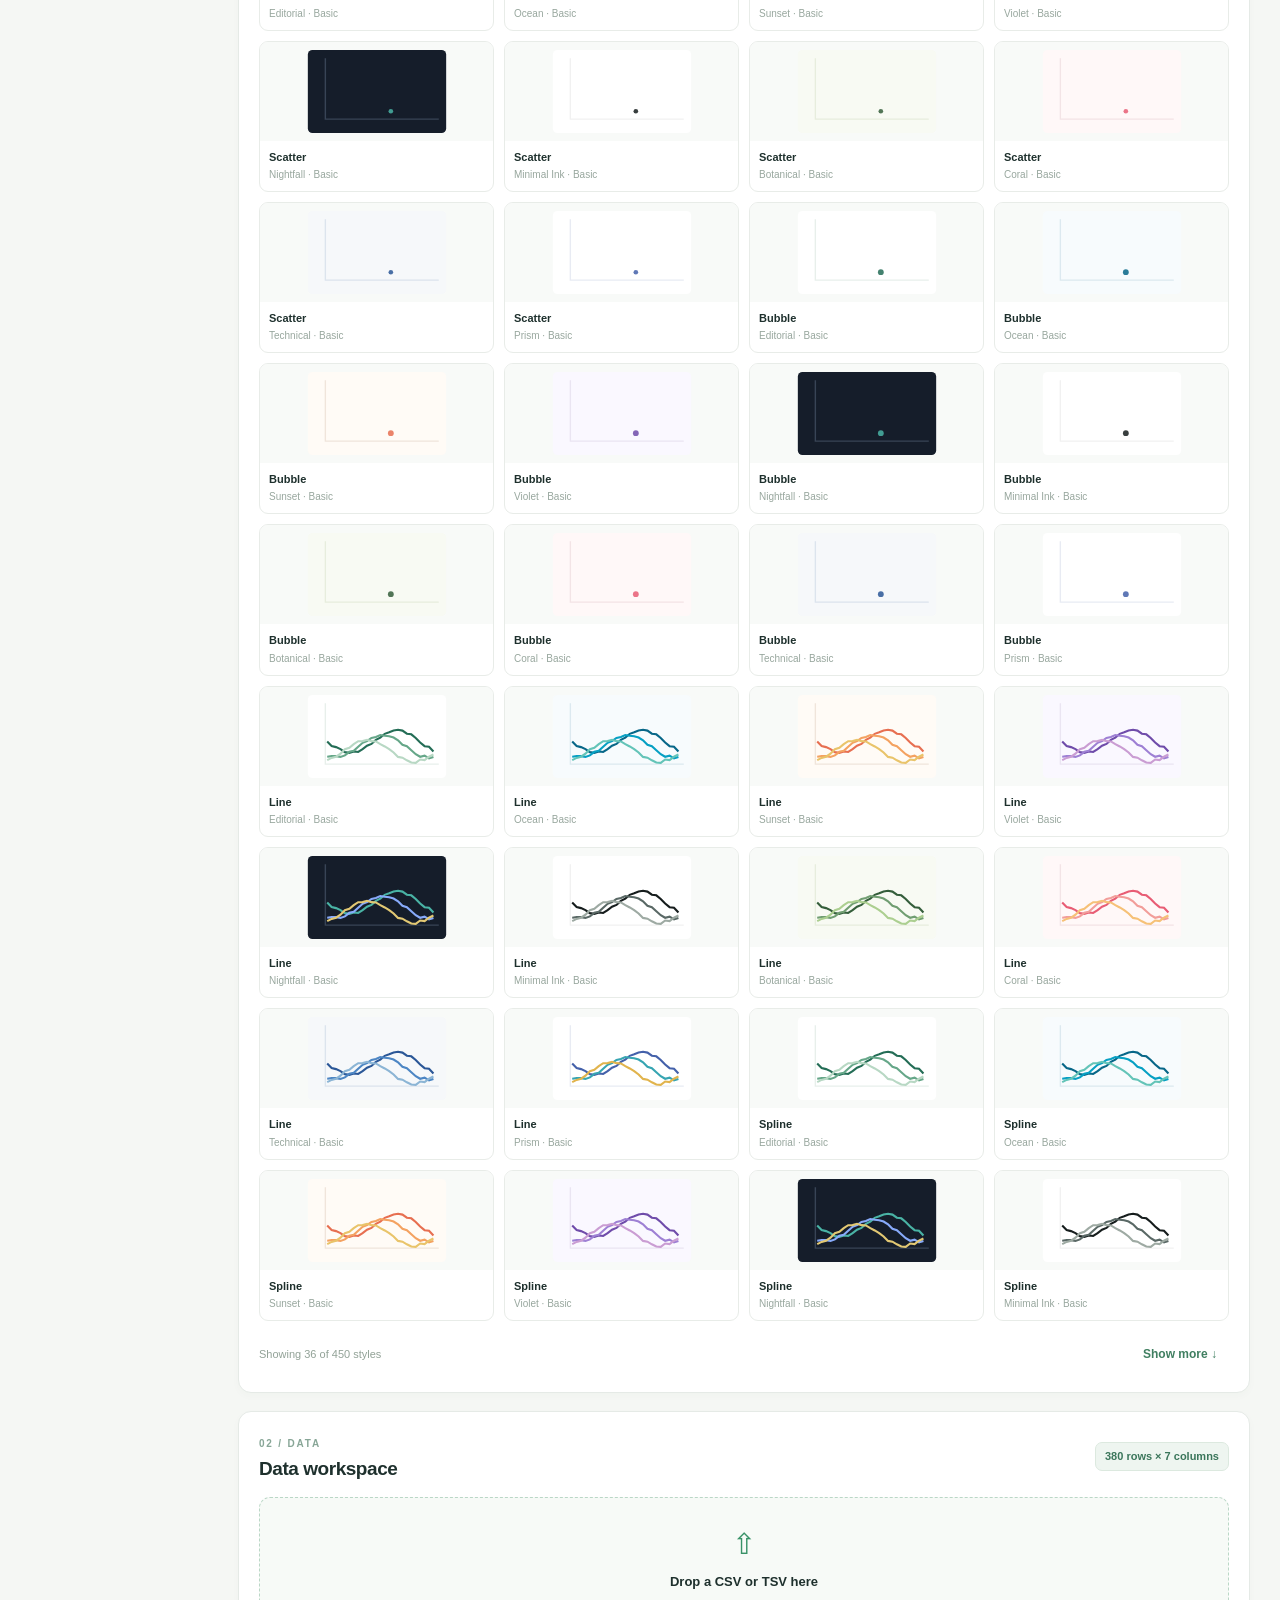
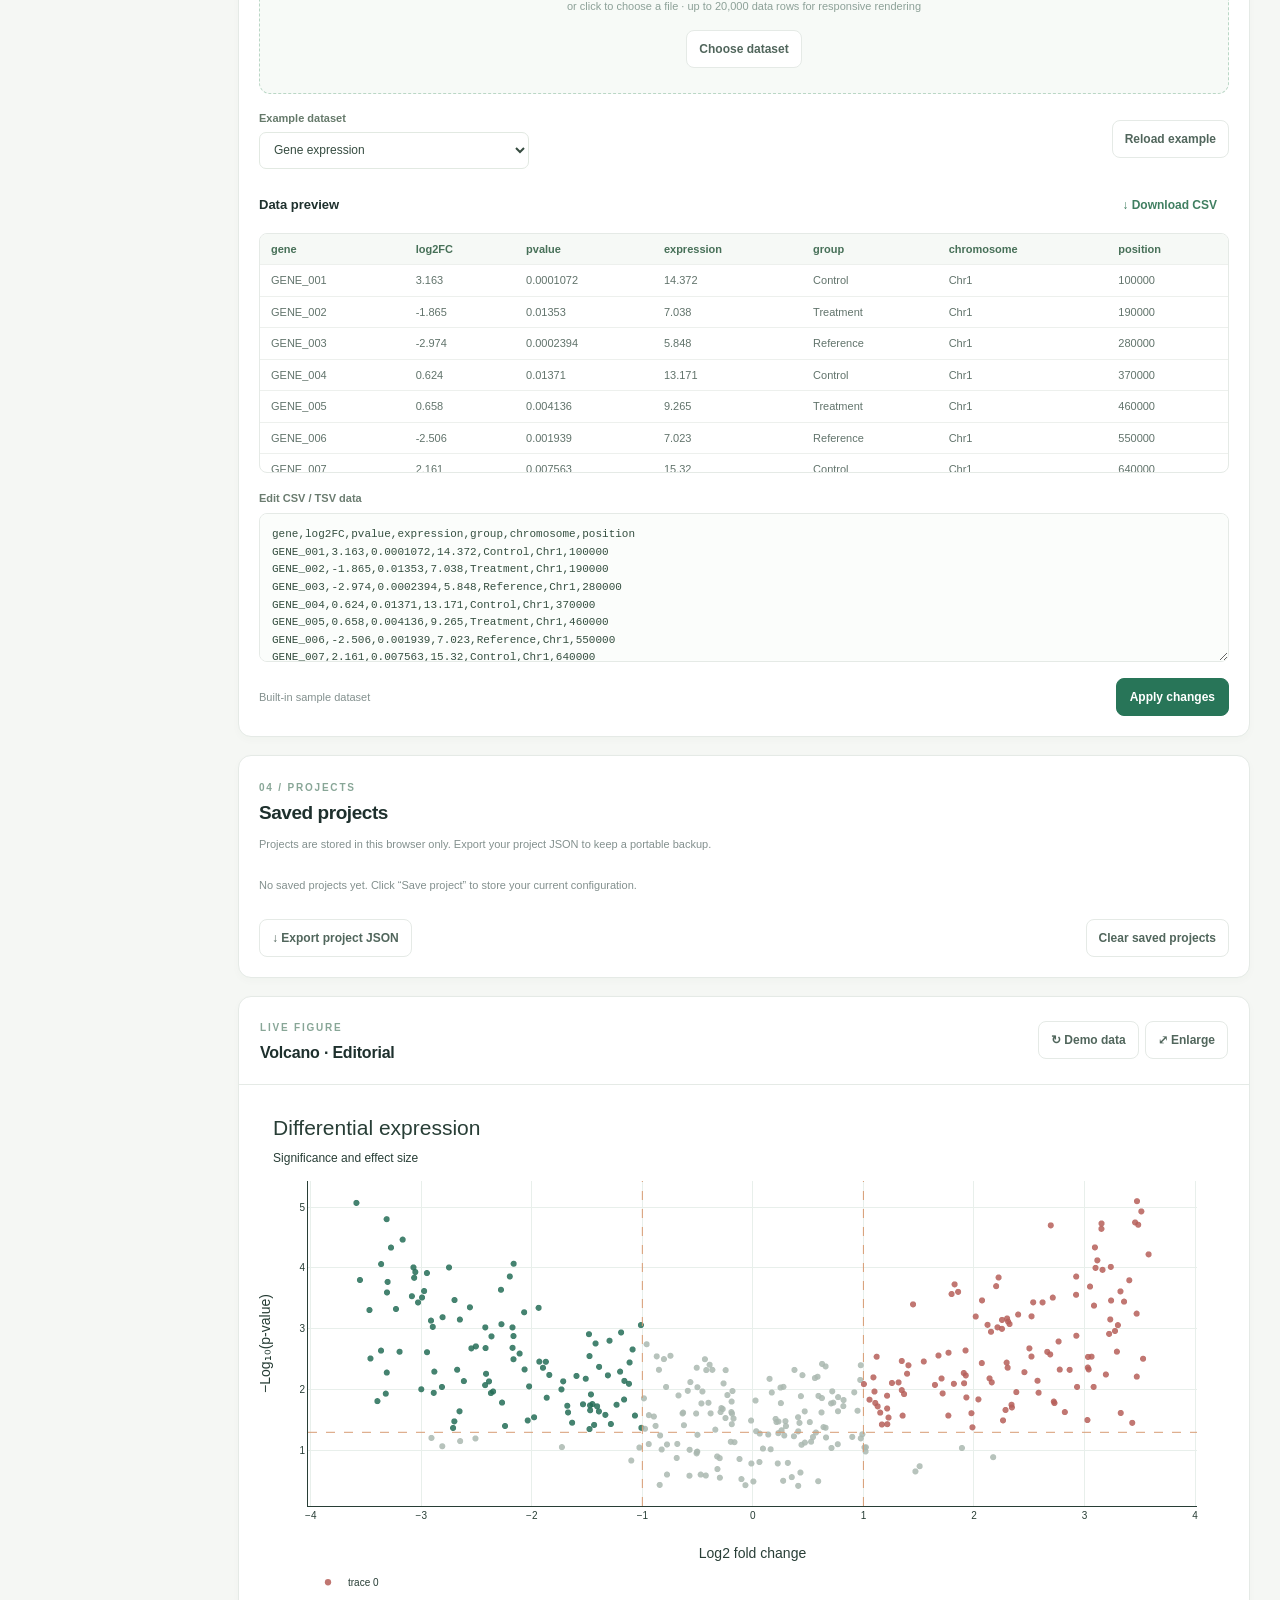
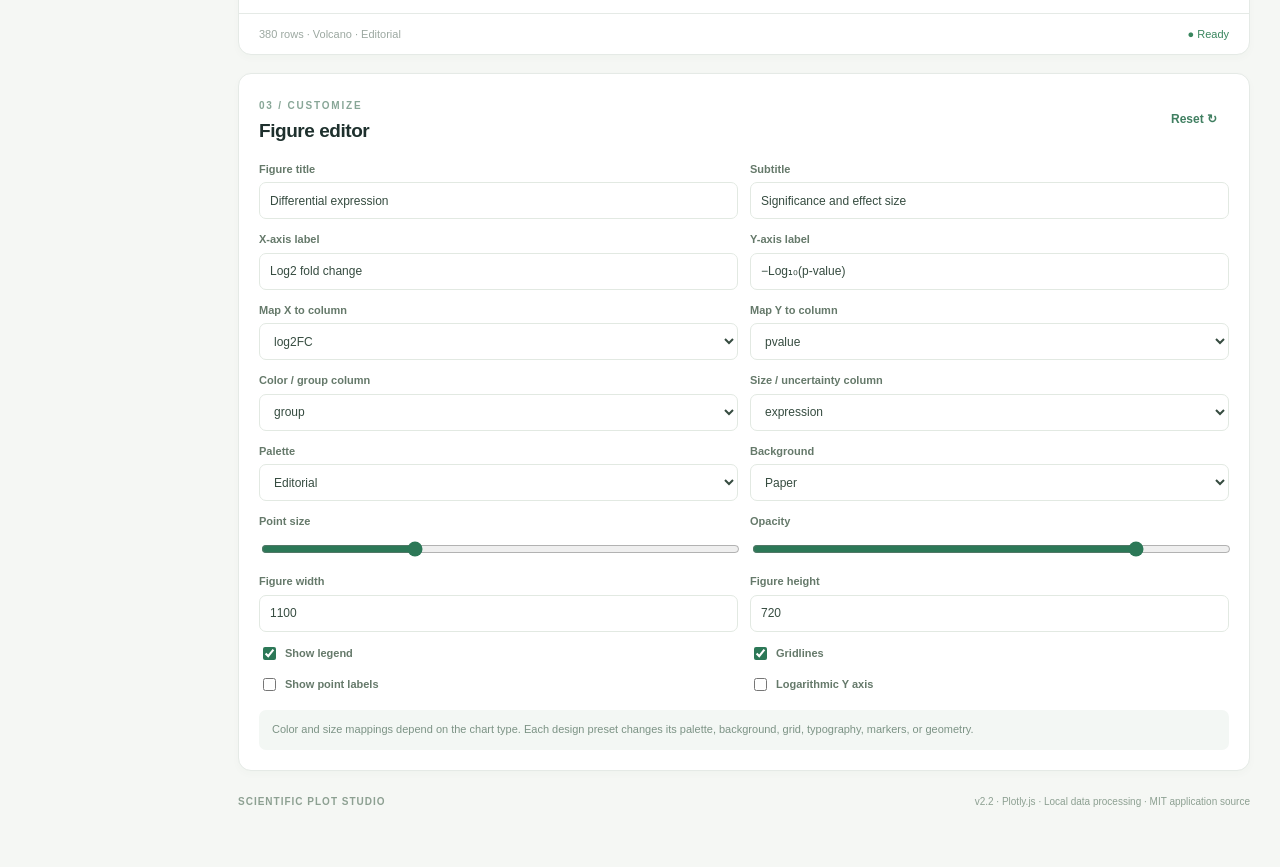
==== commit 6324b1e2: "Add files via upload" ====
--- a/index.html
+++ b/index.html
@@ -1,8 +1,8 @@
-<!doctype html><html lang="en"><head><meta charset="utf-8"><meta name="viewport" content="width=device-width,initial-scale=1"><meta name="description" content="Scientific Plot Studio – Scientific plotting, multi-panel publication figures, statistical tests, bioinformatics, batch generation and advanced exports."><title>Scientific Plot Studio v2.1 | Scientific Research Workspace</title><link rel="stylesheet" href="assets/styles.css"><link rel="stylesheet" href="assets/v2.css"><script src="assets/plotly.min.js"></script><script defer src="assets/stats.js"></script><script defer src="assets/app.js"></script><script defer src="assets/v2.js"></script></head><body>
-<div id="app"><aside class="rail"><a class="logo" href="#" aria-label="Scientific Plot Studio Home"><span class="logo-icon">✳</span><span>Scientific<span class="accent">Plot</span><small>STUDIO</small></span></a><nav class="nav"><button class="navlink active" data-panel="gallery">▦ <span>Plot gallery</span></button><button class="navlink" data-panel="data">▤ <span>Data workspace</span></button><button class="navlink" data-panel="editor">⚙ <span>Plot editor</span></button><button class="navlink" data-panel="saved">▣ <span>Saved projects</span></button><div class="navdivider">RESEARCH TOOLS · V2.1</div><button class="navlink" data-panel="v2" data-open-module="composer">▦ <span>Figure composer</span></button><button class="navlink" data-panel="v2" data-open-module="statistics">∑ <span>Statistics</span></button><button class="navlink" data-panel="v2" data-open-module="assistant">✧ <span>Plot assistant</span></button><button class="navlink" data-panel="v2" data-open-module="bio">♧ <span>Bioinformatics</span></button><button class="navlink" data-panel="v2" data-open-module="batch">▥ <span>Batch generation</span></button><button class="navlink" data-panel="v2" data-open-module="publication">⇩ <span>Publication export</span></button></nav><div class="railbottom"><div class="offline-dot">● <span>Runs locally · No account</span></div><button class="rail-about" id="aboutButton">ⓘ About & help</button></div></aside>
-<main class="main"><header class="topbar"><div class="breadcrumb">V2.1 WORKSPACE <span>/</span> <strong id="bread">Plot gallery</strong></div><div class="topactions"><span class="small-tag" id="catalogCount">450 styles</span><button class="iconbtn" id="importProject" title="Import project JSON">↥ Import</button><button class="iconbtn" id="saveProject">♧ Save project</button><button class="primarybtn" id="exportBtn">↧ Export figure</button></div></header>
-<div class="work"><section class="intro"><div class="eyebrow">SCIENTIFIC RESEARCH & VISUALIZATION WORKSPACE <span class="version">v2.1</span></div><h1>Scientific figures,<br><em>research-ready.</em></h1><p>Build charts, run statistical tests, combine publication panels, explore biological data, and export entire batches. All computations run locally in your browser.</p><div class="metrics"><div><b>450</b><span>plot styles</span></div><div><b>45</b><span>chart families</span></div><div><b>7</b><span>export formats</span></div><div><b>100%</b><span>client-side</span></div></div></section>
-<section class="module-launcher" aria-label="Research tools"><div class="launcher-head"><div><span class="overline">V2.1 / RESEARCH TOOLS</span><h2>Choose a scientific workflow</h2><p>Six working modules are included, with real controls and data processing.</p></div><span class="small-tag">6 active modules</span></div><div class="module-cards">
+<!doctype html><html lang="en"><head><meta charset="utf-8"><meta name="viewport" content="width=device-width,initial-scale=1"><meta name="description" content="Scientific Plot Studio – Scientific plotting, multi-panel publication figures, statistical tests, bioinformatics, batch generation and advanced exports."><title>Scientific Plot Studio v2.2 | Scientific Research Workspace</title><link rel="stylesheet" href="assets/styles.css"><link rel="stylesheet" href="assets/v2.css"><script src="assets/plotly.min.js"></script><script defer src="assets/stats.js"></script><script defer src="assets/app.js"></script><script defer src="assets/v2.js"></script></head><body>
+<div id="app"><aside class="rail"><a class="logo" href="#" aria-label="Scientific Plot Studio Home"><span class="logo-icon">✳</span><span>Scientific<span class="accent">Plot</span><small>STUDIO</small></span></a><nav class="nav"><button class="navlink active" data-panel="gallery">▦ <span>Plot gallery</span></button><button class="navlink" data-panel="data">▤ <span>Data workspace</span></button><button class="navlink" data-panel="editor">⚙ <span>Plot editor</span></button><button class="navlink" data-panel="saved">▣ <span>Saved projects</span></button><div class="navdivider">RESEARCH TOOLS · V2.2</div><button class="navlink" data-panel="v2" data-open-module="composer">▦ <span>Figure composer</span></button><button class="navlink" data-panel="v2" data-open-module="statistics">∑ <span>Statistics</span></button><button class="navlink" data-panel="v2" data-open-module="assistant">✧ <span>Plot assistant</span></button><button class="navlink" data-panel="v2" data-open-module="bio">♧ <span>Bioinformatics</span></button><button class="navlink" data-panel="v2" data-open-module="batch">▥ <span>Batch generation</span></button><button class="navlink" data-panel="v2" data-open-module="publication">⇩ <span>Publication export</span></button><a class="navlink docs-nav-link" href="docs/" aria-label="Documentation and user guide">◫ <span>Documentation</span></a></nav><div class="railbottom"><div class="offline-dot">● <span>Runs locally · No account</span></div><a class="rail-about" href="docs/">ⓘ Read user guide</a><button class="rail-about" id="aboutButton">Quick help</button></div></aside>
+<main class="main"><header class="topbar"><div class="breadcrumb">V2.2 WORKSPACE <span>/</span> <strong id="bread">Plot gallery</strong></div><div class="topactions"><a class="outlinebtn" href="docs/" style="text-decoration:none">? Docs</a><span class="small-tag" id="catalogCount">450 styles</span><button class="iconbtn" id="importProject" title="Import project JSON">↥ Import</button><button class="iconbtn" id="saveProject">♧ Save project</button><button class="primarybtn" id="exportBtn">↧ Export figure</button></div></header>
+<div class="work"><section class="intro"><div class="eyebrow">SCIENTIFIC RESEARCH & VISUALIZATION WORKSPACE <span class="version">v2.2</span></div><h1>Scientific figures,<br><em>research-ready.</em></h1><p>Build charts, run statistical tests, combine publication panels, explore biological data, and export entire batches. All computations run locally in your browser.</p><div class="metrics"><div><b>450</b><span>plot styles</span></div><div><b>45</b><span>chart families</span></div><div><b>7</b><span>export formats</span></div><div><b>100%</b><span>client-side</span></div></div></section>
+<section class="module-launcher" aria-label="Research tools"><div class="launcher-head"><div><span class="overline">V2.2 / RESEARCH TOOLS</span><h2>Choose a scientific workflow</h2><p>Six working modules are included, with real controls and data processing.</p></div><span class="small-tag">6 active modules</span></div><div class="module-cards">
 <button data-open-module="composer"><span class="mod-icon">▦</span><strong>Multi-panel editor</strong><small>Capture, arrange, label & export combined plots</small></button>
 <button data-open-module="statistics"><span class="mod-icon">∑</span><strong>Statistics</strong><small>t-tests, ANOVA, correlation, FDR & CSV reports</small></button>
 <button data-open-module="assistant"><span class="mod-icon">✧</span><strong>Plot assistant</strong><small>Offline natural-language chart configuration</small></button>
@@ -14,7 +14,7 @@
 <section class="panel saved-panel" id="savedPanel"><div class="sectionhead"><div><span class="overline">04 / PROJECTS</span><h2>Saved projects</h2></div></div><p class="tiny-muted">Projects are stored in this browser only. Export your project JSON to keep a portable backup.</p><div id="projectList" class="projectlist"></div><div class="fieldline"><button class="outlinebtn" id="downloadProject">↓ Export project JSON</button><button class="outlinebtn" id="clearProjects">Clear saved projects</button></div></section></div>
 <div class="right"><section class="panel preview-panel" id="previewPanel"><div class="previewbar"><div><span class="overline">LIVE FIGURE</span><div class="charthead" id="selectedName">Volcano · Editorial</div></div><div class="previewactions"><button class="outlinebtn" id="randomize">↻ Demo data</button><button class="outlinebtn" id="fullscreen">⤢ Enlarge</button></div></div><div class="plotwrap" id="plotwrap"><div id="plot" role="img" aria-label="Interactive scientific plot"></div></div><div class="previewfoot"><span id="plotMeta">Interactive · Vector rendering</span><span class="ready" id="status">● Ready</span></div></section>
 <section class="panel editor-panel" id="editorPanel"><div class="sectionhead"><div><span class="overline">03 / CUSTOMIZE</span><h2>Figure editor</h2></div><button class="subtlebtn" id="restoreSettings">Reset ↻</button></div><div class="editor-grid"><label>Figure title<input id="figureTitle" type="text"></label><label>Subtitle<input id="subtitle" type="text"></label><label>X-axis label<input id="axisX" type="text"></label><label>Y-axis label<input id="axisY" type="text"></label><label>Map X to column<select id="mappingX"></select></label><label>Map Y to column<select id="mappingY"></select></label><label>Color / group column<select id="mappingGroup"></select></label><label>Size / uncertainty column<select id="mappingSize"></select></label><label>Palette<select id="palette"></select></label><label>Background<select id="background"><option value="paper">Paper</option><option value="transparent">Transparent</option><option value="dark">Night mode</option></select></label><label>Point size<input id="markerSize" type="range" min="3" max="22" value="9"></label><label>Opacity<input id="opacity" type="range" min="20" max="100" value="85"></label><label>Figure width<input id="figureWidth" type="number" min="420" max="3000" step="20" value="1100"></label><label>Figure height<input id="figureHeight" type="number" min="320" max="3000" step="20" value="720"></label><label class="checklabel"><input type="checkbox" id="showLegend" checked> Show legend</label><label class="checklabel"><input type="checkbox" id="showGrid" checked> Gridlines</label><label class="checklabel"><input type="checkbox" id="showLabels"> Show point labels</label><label class="checklabel"><input type="checkbox" id="logY"> Logarithmic Y axis</label></div><div class="hint">Color and size mappings depend on the chart type. Each design preset changes its palette, background, grid, typography, markers, or geometry.</div></section></div></section>
-<footer>SCIENTIFIC PLOT STUDIO <span>v2.1 · Plotly.js · Local data processing · MIT application source</span></footer></div></main></div>
+<footer>SCIENTIFIC PLOT STUDIO <span>v2.2 · Plotly.js · Local data processing · MIT application source</span></footer></div></main></div>
 <div class="toast" id="toast" role="status"></div><input id="projectInput" type="file" accept=".json,application/json" hidden>
 <dialog id="exportDialog"><form method="dialog"><div class="modalhead"><h2>Export your figure</h2><button value="cancel" class="closebtn">×</button></div><p>Choose an image format or download the underlying figure specification. Image exports retain your configured figure dimensions.</p><div class="exportgrid"><button type="button" data-export="png">▧ <b>PNG</b><small>High-resolution raster</small></button><button type="button" data-export="svg">◇ <b>SVG</b><small>Editable vector</small></button><button type="button" data-export="jpeg">▧ <b>JPEG</b><small>Compressed raster</small></button><button type="button" data-export="webp">▧ <b>WebP</b><small>Compact raster</small></button><button type="button" data-export="pdf">▤ <b>Print / PDF</b><small>Print to PDF dialog</small></button><button type="button" data-export="html">⌘ <b>HTML</b><small>Standalone interactive chart</small></button><button type="button" data-export="json">{ } <b>JSON</b><small>Full Plotly specification</small></button></div><div class="hint">PDF uses your browser’s Print → Save as PDF. PNG, SVG, JPEG, and WebP are created from the rendered plot.</div></form></dialog>
 <dialog id="helpDialog"><form method="dialog"><div class="modalhead"><h2>Welcome to Scientific Plot Studio</h2><button value="cancel" class="closebtn">×</button></div><p>450 selectable chart/design combinations, 45 families and 10 coherent design presets. No sign-in, server or internet connection is required.</p><ol><li>Search or filter the plot library and choose a design.</li><li>Upload CSV/TSV data or use the included sample datasets.</li><li>Configure data mappings and appearance in the Figure editor.</li><li>Export PNG, SVG, JPEG, WebP, PDF, interactive HTML or Plotly JSON.</li></ol><p><b>Important:</b> Plot families have different data requirements. Several specialized diagrams use demo-specific data transformations and assumptions. Scientific inference and statistics should be validated independently before publication.</p></form></dialog>
--- a/assets/styles.css
+++ b/assets/styles.css
@@ -1 +1,3 @@
 :root{color-scheme:light;--forest:#246d56;--ink:#1e302d;--muted:#83908e;--line:#e5eae6;--canvas:#f5f7f4;--paper:#fff;--soft:#edf3ef}*{box-sizing:border-box}html{scroll-behavior:smooth}body{margin:0;font:14px/1.5 Inter,-apple-system,BlinkMacSystemFont,"Segoe UI",sans-serif;color:var(--ink);background:var(--canvas)}button,input,select,textarea{font:inherit}button{cursor:pointer}button:focus-visible,input:focus-visible,select:focus-visible,textarea:focus-visible{outline:2px solid #5caa8a;outline-offset:2px}#app{display:flex;min-height:100vh}.rail{position:sticky;top:0;align-self:flex-start;width:208px;min-width:208px;height:100vh;background:#fff;border-right:1px solid var(--line);padding:28px 14px 22px;display:flex;flex-direction:column}.logo{display:flex;align-items:center;gap:10px;text-decoration:none;color:var(--ink);font-weight:790;letter-spacing:-.55px;font-size:16px;margin:0 6px 43px}.logo-icon{background:#266d57;color:white;border-radius:12px;width:38px;height:38px;display:grid;place-items:center;font-size:25px}.logo small{font-size:9px;letter-spacing:2.8px;display:block;margin-top:-3px;font-weight:750;color:#7b9487}.accent{color:var(--forest)}.nav{display:grid;gap:5px}.navlink{text-align:left;padding:13px 12px;border:0;border-radius:9px;background:transparent;color:#66736e;font-weight:650;display:flex;align-items:center;gap:11px;font-size:13px}.navlink.active,.navlink:hover{color:var(--forest);background:#ebf4ee}.railbottom{margin-top:auto;border-top:1px solid var(--line);padding:17px 7px}.offline-dot{font-size:11px;color:#2a8d60}.offline-dot span{color:#7e9187;margin-left:3px}.rail-about{border:0;background:none;color:#78857f;font-size:12px;margin-top:18px;padding:0}.main{flex:1;min-width:0}.topbar{height:70px;background:#fff;border-bottom:1px solid var(--line);display:flex;justify-content:space-between;align-items:center;padding:0 33px;gap:12px}.breadcrumb{font-size:11px;letter-spacing:1.25px;color:#9da8a3;font-weight:750}.breadcrumb span{padding:0 9px;color:#ccd5cf}.breadcrumb strong{font-weight:750;color:#526c5c}.topactions{display:flex;align-items:center;gap:9px}.small-tag{border:1px solid #dce9df;border-radius:7px;background:#eef5f0;color:#3b765b;font-weight:720;font-size:11px;padding:5px 9px}.iconbtn,.outlinebtn,.subtlebtn{border:1px solid var(--line);background:var(--paper);color:#51665c;border-radius:8px;padding:9px 12px;font-size:12px;font-weight:675}.subtlebtn{border:0;background:transparent;color:#407f61}.primarybtn{background:#287558;border:1px solid #287558;color:white;border-radius:8px;padding:9px 13px;font-size:12px;font-weight:750}.primarybtn:hover{background:#185a40}.work{max-width:1700px;margin:auto;padding:32px 30px 35px}.intro{background:linear-gradient(110deg,#153e31,#25654b 64%,#3c805c);color:white;border-radius:17px;padding:34px 43px;position:relative;overflow:hidden;min-height:223px}.intro:after{content:"";position:absolute;width:300px;height:300px;border-radius:50%;border:45px solid #ffffff10;right:-35px;top:-106px;box-shadow:0 0 0 70px #ffffff08;pointer-events:none}.eyebrow,.overline{font-size:10px;letter-spacing:1.8px;font-weight:810;color:#88a697}.intro .eyebrow{color:#a4d2bc}.version{font-size:9px;color:#dbffeb;border:1px solid #8ebaa433;padding:3px 8px;border-radius:4px;margin-left:8px}.intro h1{font-weight:780;font-size:clamp(25px,3.2vw,39px);line-height:1.13;letter-spacing:-1.5px;margin:11px 0}.intro em{font-style:normal;color:#a9dfb8}.intro p{max-width:660px;margin:0;color:#cae1d3;font-size:13px}.metrics{display:flex;gap:36px;margin-top:26px;flex-wrap:wrap}.metrics div{display:flex;flex-direction:column}.metrics b{font-size:19px;color:white;line-height:1.2}.metrics span{font-size:10px;letter-spacing:.2px;color:#bfd5ca}.workspace-grid{display:grid;grid-template-columns:minmax(440px,1fr) minmax(420px,1fr);gap:18px;margin-top:22px;align-items:start}.left,.right{min-width:0;display:grid;gap:18px}.panel{background:#fff;border:1px solid var(--line);border-radius:13px;overflow:hidden;box-shadow:0 3px 9px #244a3106}.catalog,.data-panel,.editor-panel,.saved-panel{padding:20px}.sectionhead,.previewbar,.fieldline{display:flex;justify-content:space-between;align-items:center;gap:12px}.sectionhead h2{font-size:19px;line-height:1.2;letter-spacing:-.45px;margin:5px 0 0}.sectionhead h2 span{color:#96aaa0;font-weight:560;margin-left:5px;font-size:14px}.sectionhead.small{margin-top:18px}.sectionhead h3{font-size:13px;margin:0}.tiny-muted{color:var(--muted);font-size:11px}.filters{display:flex;gap:8px;margin-top:17px}.searchbox{display:flex;align-items:center;flex:1;gap:7px;border:1px solid var(--line);padding:0 12px;border-radius:8px;color:#9db0a3;min-width:0}.searchbox input{width:100%;min-width:0;border:0;outline:0;padding:11px 0;font-size:12px;background:transparent}.filters select{width:150px;padding:9px 7px;border:1px solid var(--line);border-radius:8px;background:white;color:#63766b;font-size:12px}.categories{display:flex;gap:5px;margin:16px 0 15px;flex-wrap:wrap}.chip{border:1px solid transparent;background:transparent;border-radius:17px;padding:5px 10px;color:#788a7e;font-size:11px;font-weight:650}.chip.selected{background:#e8f3eb;border-color:#dcecdf;color:#2c7558}.gallery{display:grid;grid-template-columns:repeat(3,minmax(0,1fr));gap:10px}.plotcard{padding:0;overflow:hidden;border-radius:9px;background:white;border:1px solid #e8ece8;text-align:left;color:var(--ink);transition:transform .13s,border-color .13s;min-width:0}.plotcard:hover{transform:translateY(-2px);border-color:#4c9775}.plotcard.selected{border:2px solid #328761}.thumbnail{height:99px;background:#f8faf8;display:flex;align-items:center;justify-content:center;padding:8px}.thumbnail svg{width:100%;height:100%;max-width:160px}.cardinfo{padding:9px}.cardinfo strong{display:block;white-space:nowrap;overflow:hidden;text-overflow:ellipsis;font-size:11px;line-height:1.3}.cardinfo span{display:block;font-size:10px;color:#98a79e;margin-top:3px}.galleryfoot{margin-top:15px;display:flex;justify-content:space-between;align-items:center;font-size:11px;color:#92a297}.preview-panel{padding:0}.previewbar{padding:19px 21px;border-bottom:1px solid var(--line)}.charthead{font-size:16px;letter-spacing:-.2px;font-weight:775;margin-top:4px}.previewactions{display:flex;gap:6px}.plotwrap{background:#fff;position:relative;padding:4px;min-height:365px}#plot{height:440px;width:100%}.previewfoot{border-top:1px solid var(--line);padding:12px 20px;color:#9ca8a1;font-size:11px;display:flex;justify-content:space-between;gap:8px}.ready{color:#39865e}.editor-panel .sectionhead{margin-bottom:18px}.editor-grid{display:grid;grid-template-columns:1fr 1fr;gap:12px}.editor-grid label,.fieldline label{font-size:11px;font-weight:715;color:#65796a;min-width:0}.editor-grid input:not([type=checkbox]):not([type=range]),.editor-grid select,.fieldline select{display:block;margin-top:5px;border:1px solid #e2e9e2;border-radius:7px;width:100%;height:37px;padding:8px 10px;background:#fff;color:#364c40;font-weight:500;font-size:12px}.editor-grid input[type=range]{width:100%;margin-top:11px;accent-color:#2c7857}.editor-grid .checklabel{display:flex;gap:6px;align-items:center}.checklabel input{accent-color:#2c7857}.hint{background:#f3f7f4;color:#7c9385;border-radius:7px;padding:11px 13px;margin-top:16px;font-size:11px;line-height:1.6}.dropzone{border:1.5px dashed #bad7c6;background:#f7faf7;border-radius:11px;margin:16px 0;padding:25px;text-align:center;display:flex;gap:6px;align-items:center;flex-direction:column}.dropzone.dragover{background:#e8f6eb;border-color:#37895d}.drop-icon{font-size:29px;color:#399268}.dropzone b{font-size:13px}.dropzone span{font-size:11px;color:#8da198}.dropzone button{margin-top:10px}.fieldline{margin-top:11px}.fieldline label{flex:1}.fieldline select{max-width:270px}.tablewrap{width:100%;max-height:240px;overflow:auto;border:1px solid var(--line);border-radius:8px;margin-top:10px}#dataTable{border-collapse:collapse;width:100%;font-size:11px;white-space:nowrap}#dataTable th,#dataTable td{padding:7px 11px;text-align:left;border-bottom:1px solid #edf0ed;max-width:160px;overflow:hidden;text-overflow:ellipsis}#dataTable th{background:#f6f9f6;color:#477058;position:sticky;top:0}#dataTable td{color:#61736b}.csvlabel{display:block;font-size:11px;font-weight:700;color:#6b7c70;margin-top:17px}.csvlabel textarea{margin-top:7px;padding:12px;resize:vertical;width:100%;border:1px solid var(--line);border-radius:8px;background:#fbfdfb;font:11px/1.6 ui-monospace,Consolas,monospace;color:#354f40}.projectlist{display:grid;gap:8px;margin:14px 0}.projectrow{display:flex;justify-content:space-between;align-items:center;gap:9px;padding:12px;background:#f7faf7;border:1px solid #e5ede6;border-radius:8px}.projectrow b{font-size:12px}.projectrow span{font-size:10px;color:#879c8c}footer{display:flex;justify-content:space-between;gap:12px;font-size:10px;letter-spacing:1px;font-weight:700;color:#8da092;padding:23px 0}footer span{letter-spacing:0;font-weight:450}.toast{position:fixed;bottom:24px;right:24px;max-width:340px;border-radius:9px;background:#183e2d;color:white;padding:12px 16px;font-size:12px;box-shadow:0 8px 30px #0002;opacity:0;transform:translateY(12px);pointer-events:none;transition:.2s;z-index:30}.toast.show{opacity:1;transform:none}dialog{border:1px solid #e5eae6;border-radius:15px;padding:24px;max-width:490px;width:calc(100% - 30px);box-shadow:0 20px 85px #0c2e1e44;color:var(--ink)}dialog::backdrop{background:#0c201c66}.modalhead{display:flex;justify-content:space-between;align-items:center;gap:10px}.modalhead h2{margin:0;font-size:20px}.closebtn{background:transparent;border:0;font-size:25px;color:#657e69}dialog p,dialog ol{font-size:12px;color:#6f8273;line-height:1.8}.exportgrid{display:grid;grid-template-columns:1fr 1fr;gap:9px}.exportgrid button{display:flex;flex-direction:column;gap:4px;text-align:left;border:1px solid #e4ebe5;background:#f9fbfa;padding:13px;border-radius:8px;color:#387558;font-size:13px}.exportgrid button:hover{border-color:#3f936c}.exportgrid button small{font-size:10px;color:#899d8d}.hidden{display:none!important}@media(max-width:1350px){.workspace-grid{grid-template-columns:1fr}.gallery{grid-template-columns:repeat(4,minmax(0,1fr))}.plotwrap #plot{height:520px}}@media(max-width:870px){.rail{width:65px;min-width:65px;padding:17px 8px}.logo{margin:0 5px 27px}.logo>span:nth-child(2),.navlink span,.railbottom span,.rail-about{display:none}.navlink{justify-content:center;font-size:19px;padding:12px}.topbar{padding:0 16px}.work{padding:18px}.topactions .small-tag{display:none}.intro{padding:27px}.gallery{grid-template-columns:repeat(3,minmax(0,1fr))}}@media(max-width:570px){.topbar{height:auto;padding:12px;align-items:flex-start;flex-direction:column}.topactions{flex-wrap:wrap}.intro{padding:22px}.intro:after{display:none}.metrics{gap:18px}.work{padding:10px}.gallery{grid-template-columns:repeat(2,minmax(0,1fr))}.filters{flex-wrap:wrap}.filters select{flex:1}.previewactions{flex-wrap:wrap}.previewbar{align-items:flex-start}.catalog,.data-panel,.editor-panel,.saved-panel{padding:13px}.editor-grid{grid-template-columns:1fr 1fr}.thumbnail{height:82px}footer{display:block}}
+
+.docs-nav-link{text-decoration:none}.railbottom .rail-about{display:block;text-decoration:none;text-align:left;margin-top:10px}.docs-nav-link:hover{background:#ebf4ee;color:#246d56}@media(max-width:870px){.railbottom .rail-about{display:none}}
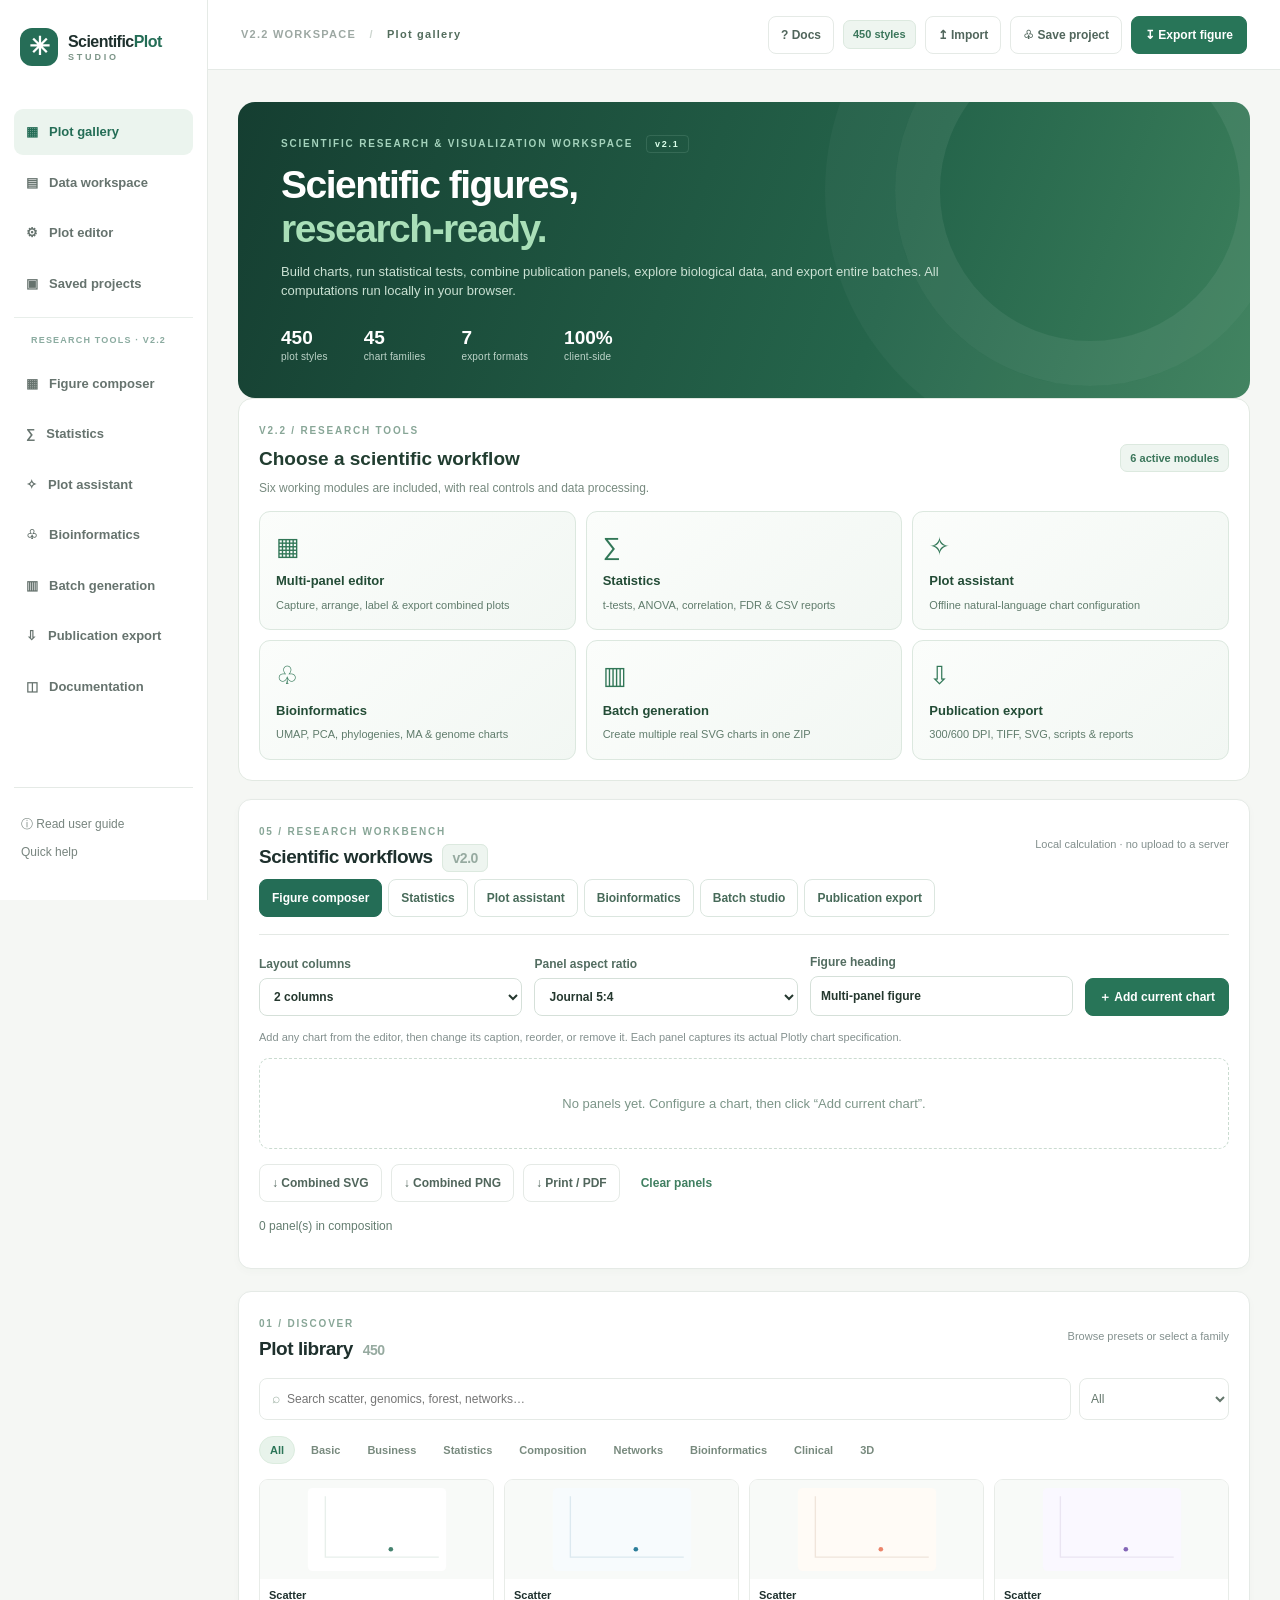
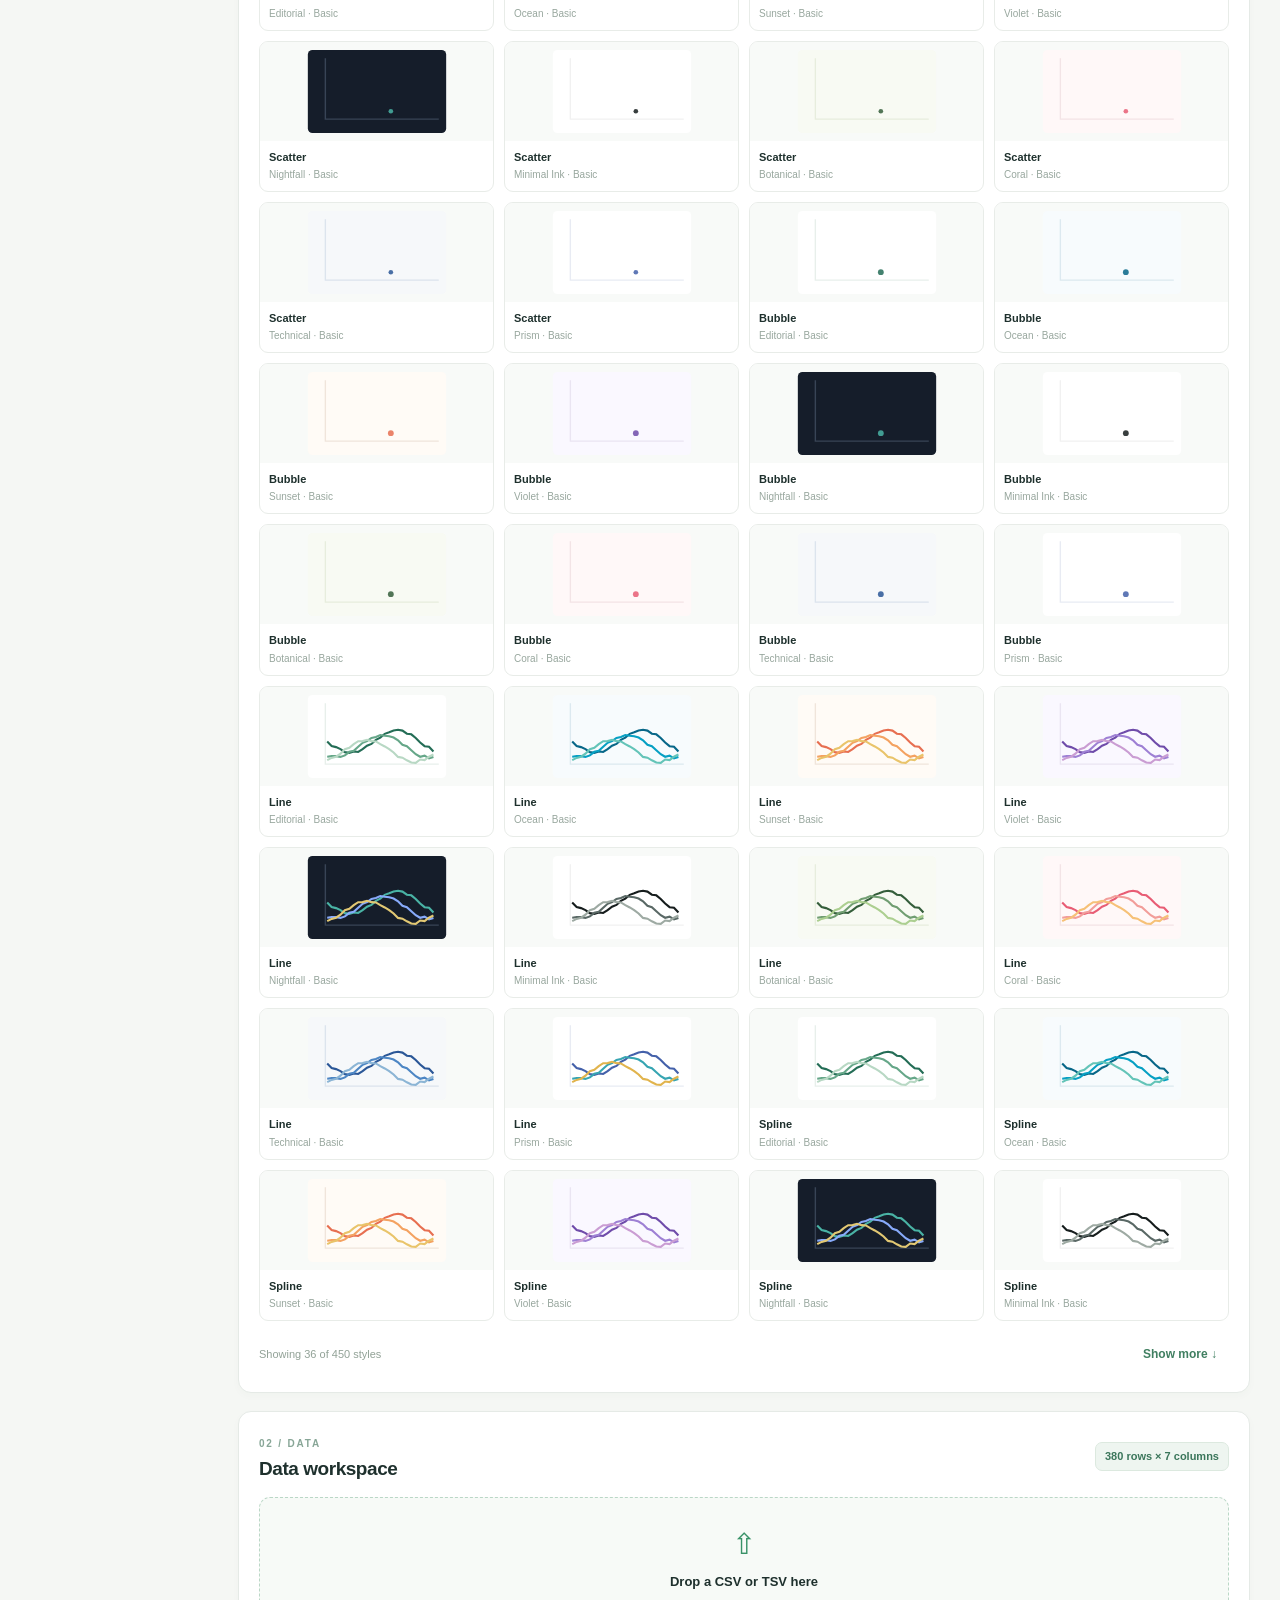
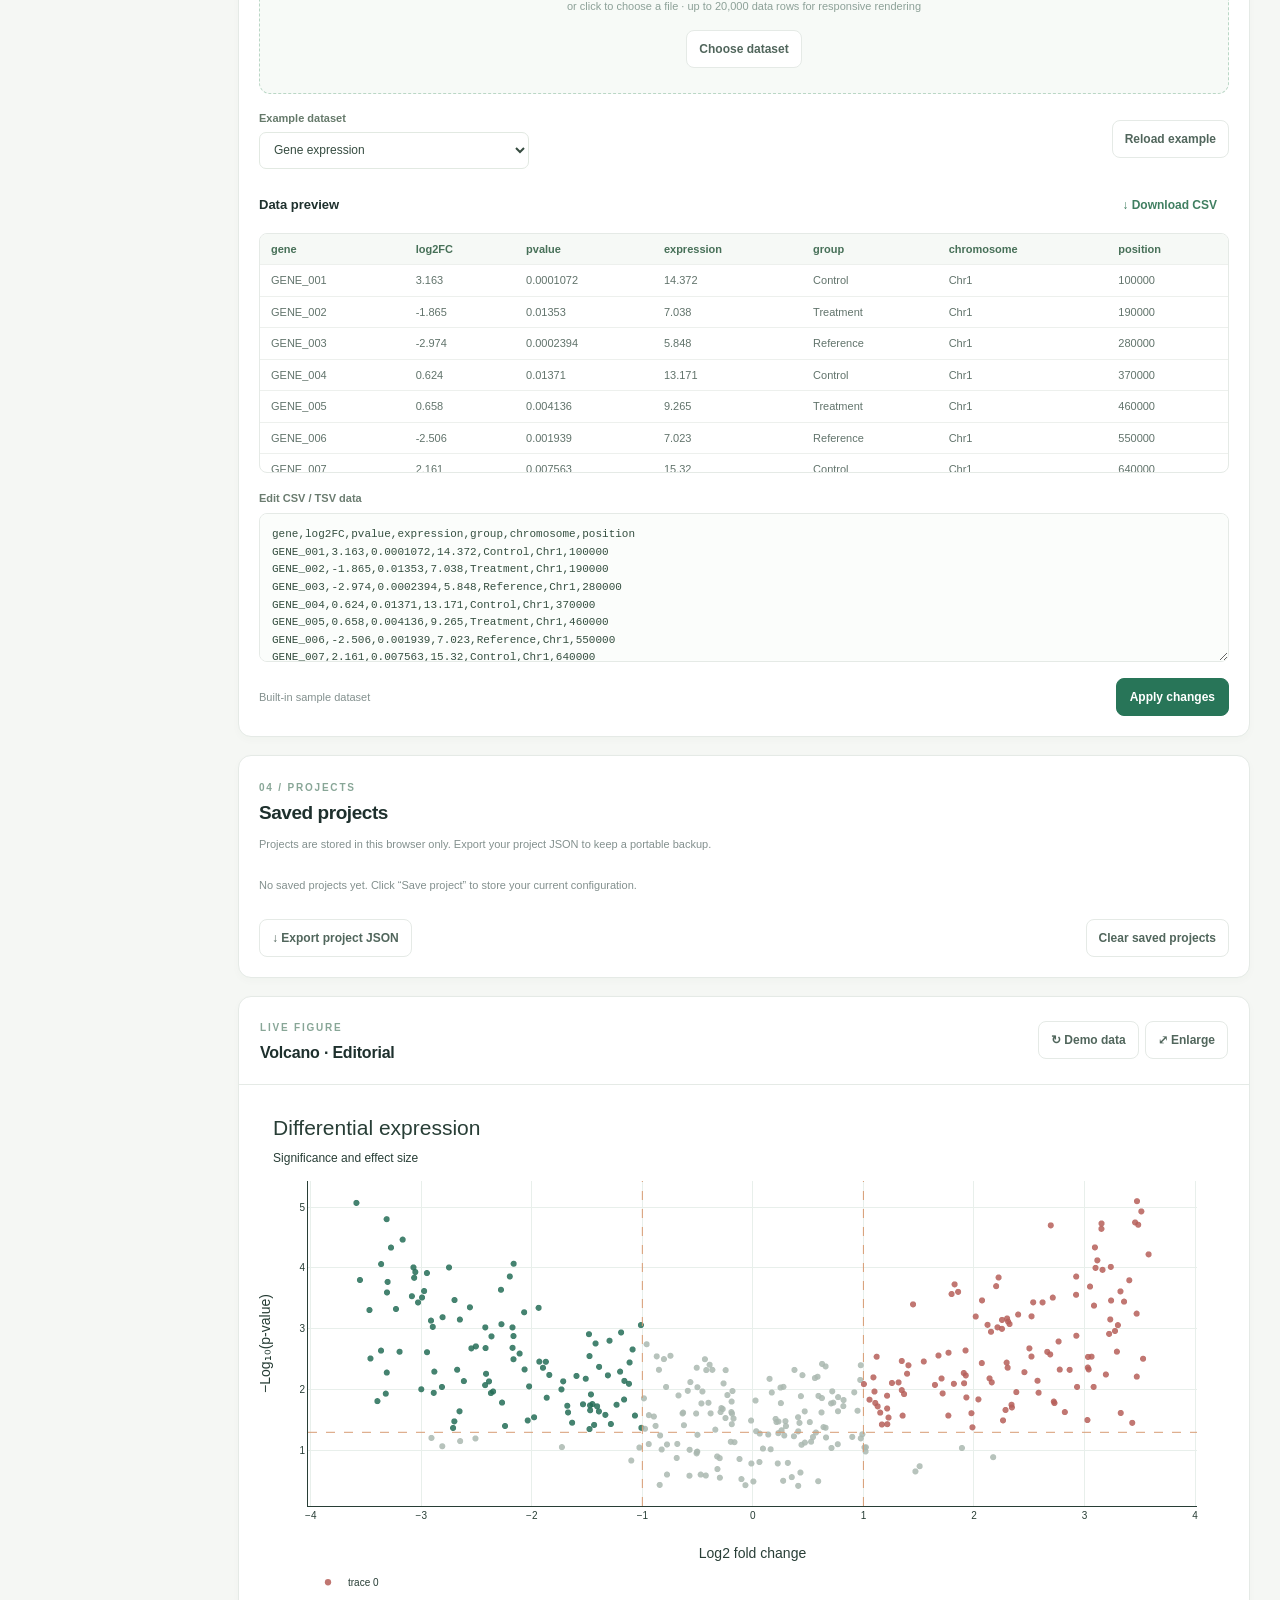
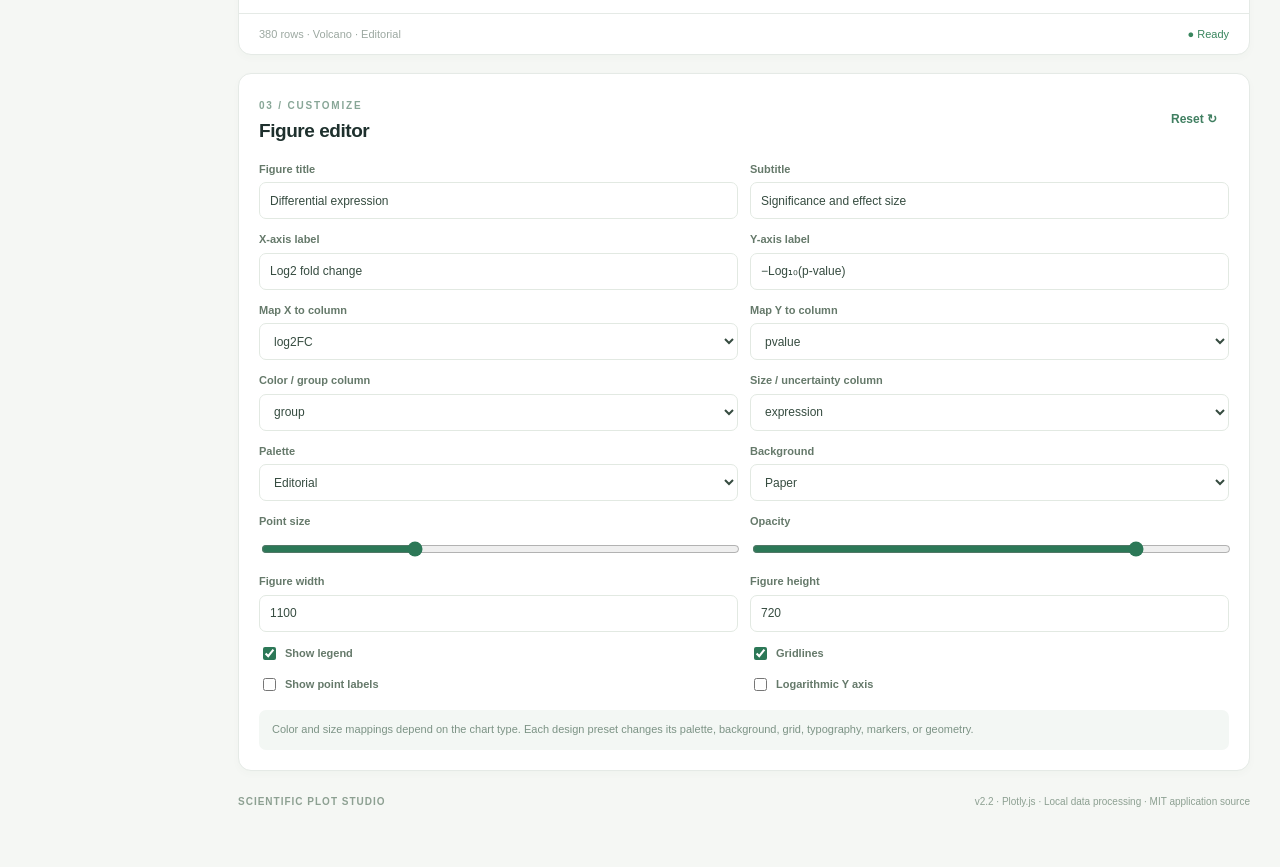
==== commit 99ac1d66: "Fix HTML encoding issues in index.html" ====
--- a/index.html
+++ b/index.html
@@ -1,5 +1,5 @@
 <!doctype html><html lang="en"><head><meta charset="utf-8"><meta name="viewport" content="width=device-width,initial-scale=1"><meta name="description" content="Scientific Plot Studio – Scientific plotting, multi-panel publication figures, statistical tests, bioinformatics, batch generation and advanced exports."><title>Scientific Plot Studio v2.2 | Scientific Research Workspace</title><link rel="stylesheet" href="assets/styles.css"><link rel="stylesheet" href="assets/v2.css"><script src="assets/plotly.min.js"></script><script defer src="assets/stats.js"></script><script defer src="assets/app.js"></script><script defer src="assets/v2.js"></script></head><body>
-<div id="app"><aside class="rail"><a class="logo" href="#" aria-label="Scientific Plot Studio Home"><span class="logo-icon">✳</span><span>Scientific<span class="accent">Plot</span><small>STUDIO</small></span></a><nav class="nav"><button class="navlink active" data-panel="gallery">▦ <span>Plot gallery</span></button><button class="navlink" data-panel="data">▤ <span>Data workspace</span></button><button class="navlink" data-panel="editor">⚙ <span>Plot editor</span></button><button class="navlink" data-panel="saved">▣ <span>Saved projects</span></button><div class="navdivider">RESEARCH TOOLS · V2.2</div><button class="navlink" data-panel="v2" data-open-module="composer">▦ <span>Figure composer</span></button><button class="navlink" data-panel="v2" data-open-module="statistics">∑ <span>Statistics</span></button><button class="navlink" data-panel="v2" data-open-module="assistant">✧ <span>Plot assistant</span></button><button class="navlink" data-panel="v2" data-open-module="bio">♧ <span>Bioinformatics</span></button><button class="navlink" data-panel="v2" data-open-module="batch">▥ <span>Batch generation</span></button><button class="navlink" data-panel="v2" data-open-module="publication">⇩ <span>Publication export</span></button><a class="navlink docs-nav-link" href="docs/" aria-label="Documentation and user guide">◫ <span>Documentation</span></a></nav><div class="railbottom"><div class="offline-dot">● <span>Runs locally · No account</span></div><a class="rail-about" href="docs/">ⓘ Read user guide</a><button class="rail-about" id="aboutButton">Quick help</button></div></aside>
+<div id="app"><aside class="rail"><a class="logo" href="#" aria-label="Scientific Plot Studio Home"><span class="logo-icon">✳</span><span>Scientific<span class="accent">Plot</span><small>STUDIO</small></span></a><nav class="nav"><button class="navlink active" data-panel="gallery">▦ <span>Plot gallery</span></button><button class="navlink" data-panel="data">▤ <span>Data workspace</span></button><button class="navlink" data-panel="editor">⚙ <span>Plot editor</span></button><button class="navlink" data-panel="saved">▣ <span>Saved projects</span></button><div class="navdivider">RESEARCH TOOLS · V2.2</div><button class="navlink" data-panel="v2" data-open-module="composer">▦ <span>Figure composer</span></button><button class="navlink" data-panel="v2" data-open-module="statistics">∑ <span>Statistics</span></button><button class="navlink" data-panel="v2" data-open-module="assistant">✧ <span>Plot assistant</span></button><button class="navlink" data-panel="v2" data-open-module="bio">♧ <span>Bioinformatics</span></button><button class="navlink" data-panel="v2" data-open-module="batch">▥ <span>Batch generation</span></button><button class="navlink" data-panel="v2" data-open-module="publication">⇩ <span>Publication export</span></button><a class="navlink docs-nav-link" href="docs/" aria-label="Documentation and user guide">◫ <span>Documentation</span></a></nav><div class="railbottom"><a class="rail-about" href="docs/">ⓘ Read user guide</a><button class="rail-about" id="aboutButton">Quick help</button></div></aside>
 <main class="main"><header class="topbar"><div class="breadcrumb">V2.2 WORKSPACE <span>/</span> <strong id="bread">Plot gallery</strong></div><div class="topactions"><a class="outlinebtn" href="docs/" style="text-decoration:none">? Docs</a><span class="small-tag" id="catalogCount">450 styles</span><button class="iconbtn" id="importProject" title="Import project JSON">↥ Import</button><button class="iconbtn" id="saveProject">♧ Save project</button><button class="primarybtn" id="exportBtn">↧ Export figure</button></div></header>
 <div class="work"><section class="intro"><div class="eyebrow">SCIENTIFIC RESEARCH & VISUALIZATION WORKSPACE <span class="version">v2.2</span></div><h1>Scientific figures,<br><em>research-ready.</em></h1><p>Build charts, run statistical tests, combine publication panels, explore biological data, and export entire batches. All computations run locally in your browser.</p><div class="metrics"><div><b>450</b><span>plot styles</span></div><div><b>45</b><span>chart families</span></div><div><b>7</b><span>export formats</span></div><div><b>100%</b><span>client-side</span></div></div></section>
 <section class="module-launcher" aria-label="Research tools"><div class="launcher-head"><div><span class="overline">V2.2 / RESEARCH TOOLS</span><h2>Choose a scientific workflow</h2><p>Six working modules are included, with real controls and data processing.</p></div><span class="small-tag">6 active modules</span></div><div class="module-cards">
